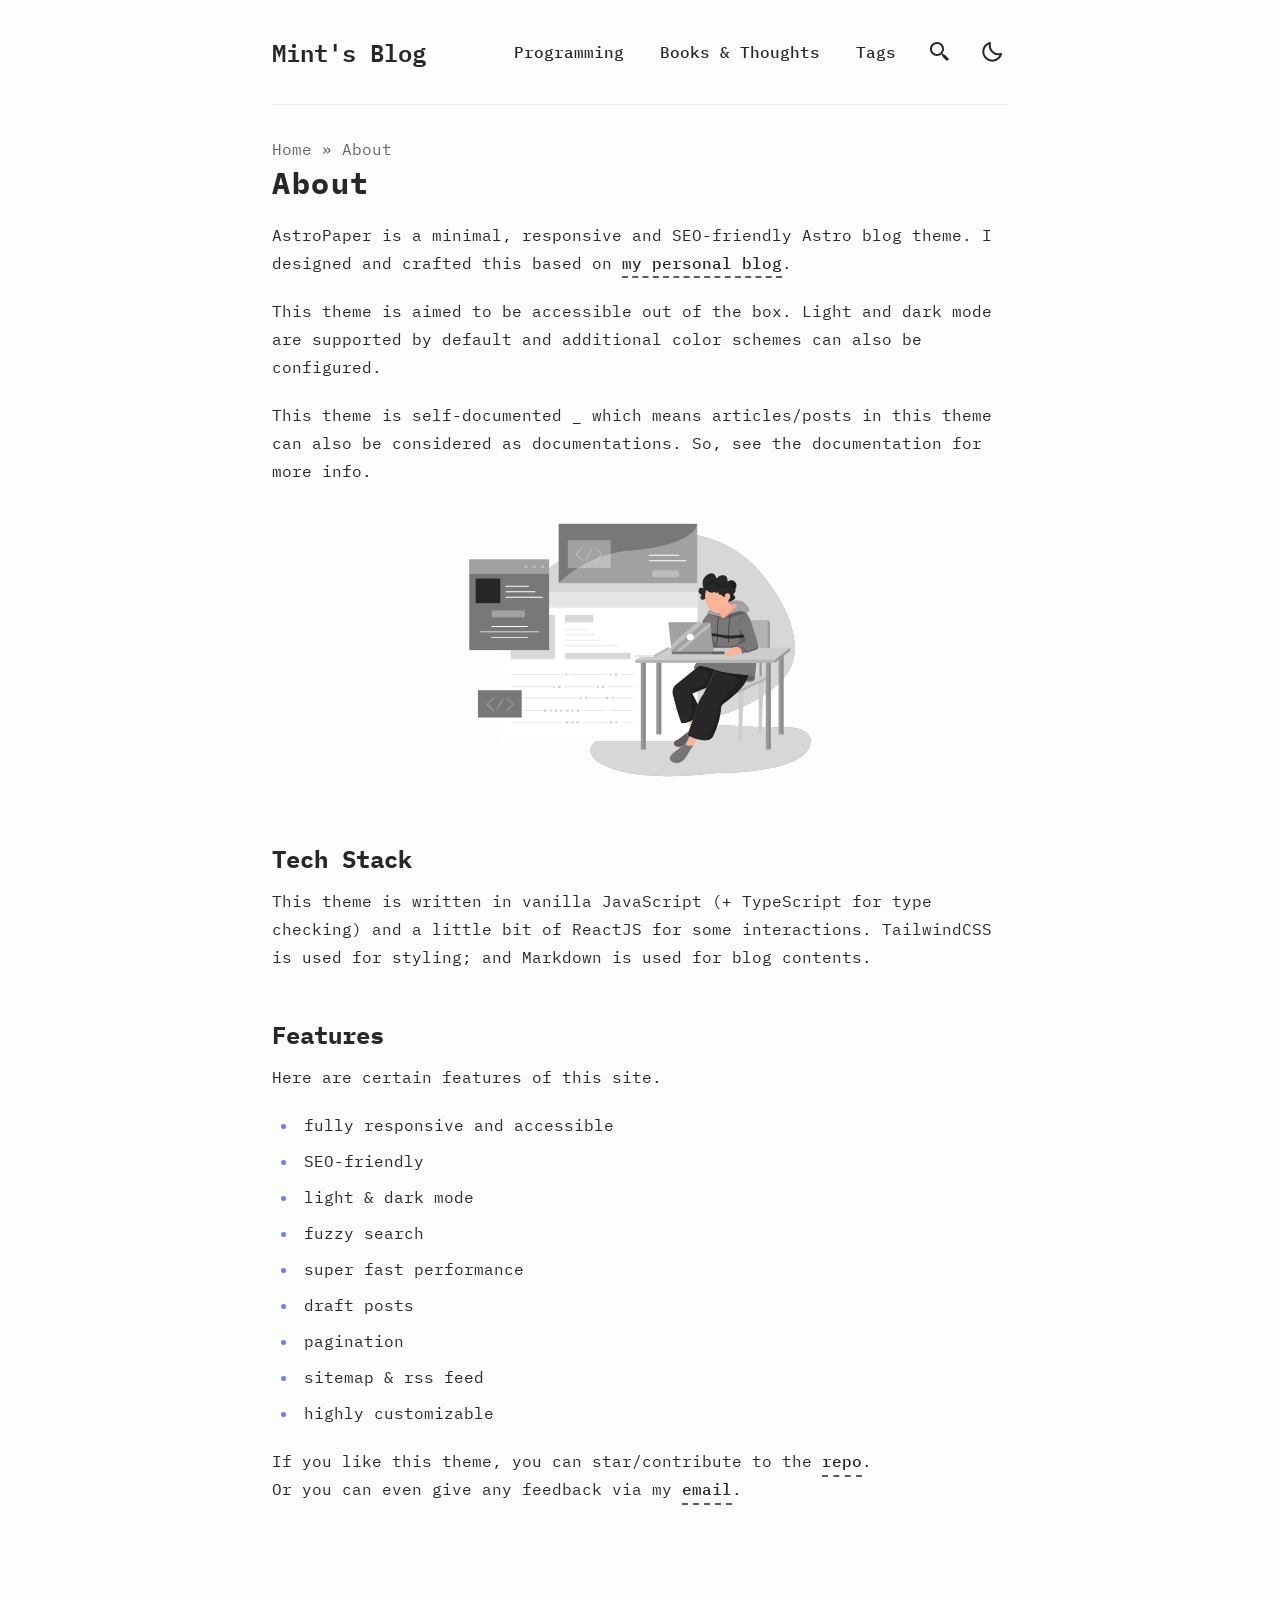
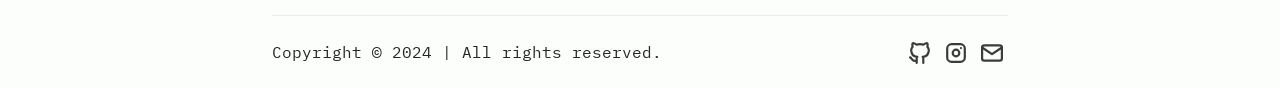
==== about/index.html @ e1dbb466 "deploy: 2d7eb493a28f2ec7057a40b3649dce06c5489eba" ====
<!DOCTYPE html><html lang="en" class="false"> <head><meta charset="UTF-8"><meta name="viewport" content="width=device-width"><link rel="icon" type="image/svg+xml" href="/favicon.svg"><link rel="canonical" href="https://astro-paper.pages.dev/about/"><meta name="generator" content="Astro v4.12.2"><!-- General Meta Tags --><title>About | Mint&#39;s Blog</title><meta name="title" content="About | Mint's Blog"><meta name="description" content="Mint's Hello World"><meta name="author" content="Mint"><link rel="sitemap" href="/sitemap-index.xml"><!-- Open Graph / Facebook --><meta property="og:title" content="About | Mint's Blog"><meta property="og:description" content="Mint's Hello World"><meta property="og:url" content="https://astro-paper.pages.dev/about/"><meta property="og:image" content="https://astro-paper.pages.dev/astropaper-og.jpg"><!-- Article Published/Modified time --><!-- Twitter --><meta property="twitter:card" content="summary_large_image"><meta property="twitter:url" content="https://astro-paper.pages.dev/about/"><meta property="twitter:title" content="About | Mint's Blog"><meta property="twitter:description" content="Mint's Hello World"><meta property="twitter:image" content="https://astro-paper.pages.dev/astropaper-og.jpg"><!-- Google JSON-LD Structured data --><script type="application/ld+json">{"@context":"https://schema.org","@type":"BlogPosting","headline":"About | Mint's Blog","image":"https://astro-paper.pages.dev/astropaper-og.jpg","datePublished":"undefined","author":[{"@type":"Person","name":"Mint","url":"https://satnaing.dev/"}]}</script><!-- Google Font --><link rel="preconnect" href="https://fonts.googleapis.com"><link rel="preconnect" href="https://fonts.gstatic.com" crossorigin><link href="https://fonts.googleapis.com/css2?family=IBM+Plex+Mono:ital,wght@0,400;0,500;0,600;0,700;1,400;1,600&display=swap" rel="stylesheet"><meta name="theme-color" content=""><meta name="astro-view-transitions-enabled" content="true"><meta name="astro-view-transitions-fallback" content="animate"><script src="/toggle-theme.js"></script><style>.breadcrumb:where(.astro-ilhxcym7){margin-left:auto;margin-right:auto;margin-bottom:.25rem;margin-top:2rem;width:100%;max-width:48rem;padding-left:1rem;padding-right:1rem}.breadcrumb:where(.astro-ilhxcym7) ul:where(.astro-ilhxcym7) li:where(.astro-ilhxcym7){display:inline}.breadcrumb:where(.astro-ilhxcym7) ul:where(.astro-ilhxcym7) li:where(.astro-ilhxcym7) a:where(.astro-ilhxcym7){text-transform:capitalize;opacity:.7}.breadcrumb:where(.astro-ilhxcym7) ul:where(.astro-ilhxcym7) li:where(.astro-ilhxcym7) span:where(.astro-ilhxcym7){opacity:.7}.breadcrumb:where(.astro-ilhxcym7) ul:where(.astro-ilhxcym7) li:where(.astro-ilhxcym7):not(:last-child) a:where(.astro-ilhxcym7):hover{opacity:1}
</style>
<link rel="stylesheet" href="/_astro/about.DRZMxwxV.css"><script type="module" src="/_astro/hoisted.lSUI3qGY.js"></script></head> <body>  <header class="astro-3ef6ksr2"> <a id="skip-to-content" href="#main-content" class="astro-3ef6ksr2">Skip to content</a> <div class="nav-container astro-3ef6ksr2"> <div class="top-nav-wrap astro-3ef6ksr2"> <a href="/" class="logo whitespace-nowrap astro-3ef6ksr2"> Mint&#39;s Blog </a> <nav id="nav-menu" class="astro-3ef6ksr2"> <button class="hamburger-menu focus-outline astro-3ef6ksr2" aria-label="Open Menu" aria-expanded="false" aria-controls="menu-items"> <svg xmlns="http://www.w3.org/2000/svg" width="24" height="24" viewBox="0 0 24 24" fill="none" stroke="currentColor" stroke-width="1.5" stroke-linecap="round" stroke-linejoin="round" class="menu-icon astro-3ef6ksr2"> <line x1="7" y1="12" x2="21" y2="12" class="line astro-3ef6ksr2"></line> <line x1="3" y1="6" x2="21" y2="6" class="line astro-3ef6ksr2"></line> <line x1="12" y1="18" x2="21" y2="18" class="line astro-3ef6ksr2"></line> <line x1="18" y1="6" x2="6" y2="18" class="close astro-3ef6ksr2"></line> <line x1="6" y1="6" x2="18" y2="18" class="close astro-3ef6ksr2"></line> </svg> </button> <ul id="menu-items" class="display-none sm:flex astro-3ef6ksr2"> <li class="astro-3ef6ksr2"> <a href="/programming/" class=" astro-3ef6ksr2">
Programming
</a> </li> <li class="astro-3ef6ksr2"> <a href="/thoughts/" class=" astro-3ef6ksr2">
Books & Thoughts
</a> </li> <li class="astro-3ef6ksr2"> <a href="/tags/" class=" astro-3ef6ksr2">
Tags
</a> </li> <li class="astro-3ef6ksr2"> <a href="/search/" class="group inline-block hover:text-skin-accent focus-outline p-3 sm:p-1  flex astro-3ef6ksr2" aria-label="search" title="Search"> <svg xmlns="http://www.w3.org/2000/svg" class="scale-125 sm:scale-100 astro-3ef6ksr2"><path d="M19.023 16.977a35.13 35.13 0 0 1-1.367-1.384c-.372-.378-.596-.653-.596-.653l-2.8-1.337A6.962 6.962 0 0 0 16 9c0-3.859-3.14-7-7-7S2 5.141 2 9s3.14 7 7 7c1.763 0 3.37-.66 4.603-1.739l1.337 2.8s.275.224.653.596c.387.363.896.854 1.384 1.367l1.358 1.392.604.646 2.121-2.121-.646-.604c-.379-.372-.885-.866-1.391-1.36zM9 14c-2.757 0-5-2.243-5-5s2.243-5 5-5 5 2.243 5 5-2.243 5-5 5z" class="astro-3ef6ksr2"></path> </svg> <span class="sr-only astro-3ef6ksr2">Search</span> </a> </li> <li class="astro-3ef6ksr2"> <button id="theme-btn" class="focus-outline astro-3ef6ksr2" title="Toggles light & dark" aria-label="auto" aria-live="polite"> <svg xmlns="http://www.w3.org/2000/svg" id="moon-svg" class="astro-3ef6ksr2"> <path d="M20.742 13.045a8.088 8.088 0 0 1-2.077.271c-2.135 0-4.14-.83-5.646-2.336a8.025 8.025 0 0 1-2.064-7.723A1 1 0 0 0 9.73 2.034a10.014 10.014 0 0 0-4.489 2.582c-3.898 3.898-3.898 10.243 0 14.143a9.937 9.937 0 0 0 7.072 2.93 9.93 9.93 0 0 0 7.07-2.929 10.007 10.007 0 0 0 2.583-4.491 1.001 1.001 0 0 0-1.224-1.224zm-2.772 4.301a7.947 7.947 0 0 1-5.656 2.343 7.953 7.953 0 0 1-5.658-2.344c-3.118-3.119-3.118-8.195 0-11.314a7.923 7.923 0 0 1 2.06-1.483 10.027 10.027 0 0 0 2.89 7.848 9.972 9.972 0 0 0 7.848 2.891 8.036 8.036 0 0 1-1.484 2.059z" class="astro-3ef6ksr2"></path> </svg> <svg xmlns="http://www.w3.org/2000/svg" id="sun-svg" class="astro-3ef6ksr2"> <path d="M6.993 12c0 2.761 2.246 5.007 5.007 5.007s5.007-2.246 5.007-5.007S14.761 6.993 12 6.993 6.993 9.239 6.993 12zM12 8.993c1.658 0 3.007 1.349 3.007 3.007S13.658 15.007 12 15.007 8.993 13.658 8.993 12 10.342 8.993 12 8.993zM10.998 19h2v3h-2zm0-17h2v3h-2zm-9 9h3v2h-3zm17 0h3v2h-3zM4.219 18.363l2.12-2.122 1.415 1.414-2.12 2.122zM16.24 6.344l2.122-2.122 1.414 1.414-2.122 2.122zM6.342 7.759 4.22 5.637l1.415-1.414 2.12 2.122zm13.434 10.605-1.414 1.414-2.122-2.122 1.414-1.414z" class="astro-3ef6ksr2"></path> </svg> </button> </li> </ul> </nav> </div> </div> <div class="max-w-3xl mx-auto px-4"> <hr class="border-skin-line" aria-hidden="true"> </div> </header>   <nav class="breadcrumb astro-ilhxcym7" aria-label="breadcrumb"> <ul class="astro-ilhxcym7"> <li class="astro-ilhxcym7"> <a href="/" class="astro-ilhxcym7">Home</a> <span aria-hidden="true" class="astro-ilhxcym7">&raquo;</span> </li> <li class="astro-ilhxcym7"> <span class="capitalize astro-ilhxcym7" aria-current="page">  about </span> </li> </ul> </nav>  <main id="main-content"> <section id="about" class="prose mb-28 max-w-3xl prose-img:border-0"> <h1 class="text-2xl tracking-wider sm:text-3xl">About</h1> <p>AstroPaper is a minimal, responsive and SEO-friendly Astro blog theme. I designed and crafted this based on <a href="https://satnaing.dev/blog">my personal blog</a>.</p>
<p>This theme is aimed to be accessible out of the box. Light and dark mode are supported by
default and additional color schemes can also be configured.</p>
<p>This theme is self-documented _ which means articles/posts in this theme can also be considered as documentations. So, see the documentation for more info.</p>
<div>
  <img src="/assets/dev.svg" class="sm:w-1/2 mx-auto" alt="coding dev illustration">
</div>
<h2 id="tech-stack">Tech Stack</h2>
<p>This theme is written in vanilla JavaScript (+ TypeScript for type checking) and a little bit of ReactJS for some interactions. TailwindCSS is used for styling; and Markdown is used for blog contents.</p>
<h2 id="features">Features</h2>
<p>Here are certain features of this site.</p>
<ul>
<li>fully responsive and accessible</li>
<li>SEO-friendly</li>
<li>light &#x26; dark mode</li>
<li>fuzzy search</li>
<li>super fast performance</li>
<li>draft posts</li>
<li>pagination</li>
<li>sitemap &#x26; rss feed</li>
<li>highly customizable</li>
</ul>
<p>If you like this theme, you can star/contribute to the <a href="https://github.com/satnaing/astro-paper">repo</a>.<br>
Or you can even give any feedback via my <a href="mailto:contact@satnaing.dev">email</a>.</p> </section> </main> <footer class="mt-auto astro-sz7xmlte"> <div class="max-w-3xl mx-auto px-0"> <hr class="border-skin-line" aria-hidden="true"> </div> <div class="footer-wrapper astro-sz7xmlte"> <div class="social-icons flex astro-upu6fzxr"> <a href="https://github.com/undefinedmint" class="group inline-block hover:text-skin-accent link-button astro-upu6fzxr" title="Me on Github"> <svg
    xmlns="http://www.w3.org/2000/svg"
    class="icon-tabler"
    stroke-linecap="round"
    stroke-linejoin="round"
  >
    <path stroke="none" d="M0 0h24v24H0z" fill="none"></path>
    <path
      d="M9 19c-4.3 1.4 -4.3 -2.5 -6 -3m12 5v-3.5c0 -1 .1 -1.4 -.5 -2c2.8 -.3 5.5 -1.4 5.5 -6a4.6 4.6 0 0 0 -1.3 -3.2a4.2 4.2 0 0 0 -.1 -3.2s-1.1 -.3 -3.5 1.3a12.3 12.3 0 0 0 -6.2 0c-2.4 -1.6 -3.5 -1.3 -3.5 -1.3a4.2 4.2 0 0 0 -.1 3.2a4.6 4.6 0 0 0 -1.3 3.2c0 4.6 2.7 5.7 5.5 6c-.6 .6 -.6 1.2 -.5 2v3.5"
    ></path>
  </svg> <span class="sr-only astro-upu6fzxr">Me on Github</span> </a><a href="https://instagram.com/i__am__mint/" class="group inline-block hover:text-skin-accent link-button astro-upu6fzxr" title="Me on Instagram"> <svg
    xmlns="http://www.w3.org/2000/svg"
    class="icon-tabler"
    stroke-linecap="round"
    stroke-linejoin="round"
  >
    <path stroke="none" d="M0 0h24v24H0z" fill="none"></path>
    <rect x="4" y="4" width="16" height="16" rx="4"></rect>
    <circle cx="12" cy="12" r="3"></circle>
    <line x1="16.5" y1="7.5" x2="16.5" y2="7.501"></line>
  </svg> <span class="sr-only astro-upu6fzxr">Me on Instagram</span> </a><a href="mailto:undefinedmint@proton.me" class="group inline-block hover:text-skin-accent link-button astro-upu6fzxr" title="Send an email to Mint's Blog"> <svg
      xmlns="http://www.w3.org/2000/svg"
      class="icon-tabler"
      stroke-linecap="round"
      stroke-linejoin="round"
    >
      <path stroke="none" d="M0 0h24v24H0z" fill="none"></path>
      <rect x="3" y="5" width="18" height="14" rx="2"></rect>
      <polyline points="3 7 12 13 21 7"></polyline>
    </svg> <span class="sr-only astro-upu6fzxr">Send an email to Mint&#39;s Blog</span> </a> </div>  <div class="copyright-wrapper astro-sz7xmlte"> <span class="astro-sz7xmlte">Copyright &#169; 2024</span> <span class="separator astro-sz7xmlte">&nbsp;|&nbsp;</span> <span class="astro-sz7xmlte">All rights reserved.</span> </div> </div> </footer>   </body></html>
---- _astro/about.DRZMxwxV.css ----
*,:before,:after{box-sizing:border-box;border-width:0;border-style:solid;border-color:#e5e7eb}:before,:after{--tw-content: ""}html,:host{line-height:1.5;-webkit-text-size-adjust:100%;-moz-tab-size:4;-o-tab-size:4;tab-size:4;font-family:ui-sans-serif,system-ui,sans-serif,"Apple Color Emoji","Segoe UI Emoji",Segoe UI Symbol,"Noto Color Emoji";font-feature-settings:normal;font-variation-settings:normal;-webkit-tap-highlight-color:transparent}body{margin:0;line-height:inherit}hr{height:0;color:inherit;border-top-width:1px}abbr:where([title]){-webkit-text-decoration:underline dotted;text-decoration:underline dotted}h1,h2,h3,h4,h5,h6{font-size:inherit;font-weight:inherit}a{color:inherit;text-decoration:inherit}b,strong{font-weight:bolder}code,kbd,samp,pre{font-family:IBM Plex Mono,monospace;font-feature-settings:normal;font-variation-settings:normal;font-size:1em}small{font-size:80%}sub,sup{font-size:75%;line-height:0;position:relative;vertical-align:baseline}sub{bottom:-.25em}sup{top:-.5em}table{text-indent:0;border-color:inherit;border-collapse:collapse}button,input,optgroup,select,textarea{font-family:inherit;font-feature-settings:inherit;font-variation-settings:inherit;font-size:100%;font-weight:inherit;line-height:inherit;letter-spacing:inherit;color:inherit;margin:0;padding:0}button,select{text-transform:none}button,input:where([type=button]),input:where([type=reset]),input:where([type=submit]){-webkit-appearance:button;background-color:transparent;background-image:none}:-moz-focusring{outline:auto}:-moz-ui-invalid{box-shadow:none}progress{vertical-align:baseline}::-webkit-inner-spin-button,::-webkit-outer-spin-button{height:auto}[type=search]{-webkit-appearance:textfield;outline-offset:-2px}::-webkit-search-decoration{-webkit-appearance:none}::-webkit-file-upload-button{-webkit-appearance:button;font:inherit}summary{display:list-item}blockquote,dl,dd,h1,h2,h3,h4,h5,h6,hr,figure,p,pre{margin:0}fieldset{margin:0;padding:0}legend{padding:0}ol,ul,menu{list-style:none;margin:0;padding:0}dialog{padding:0}textarea{resize:vertical}input::-moz-placeholder,textarea::-moz-placeholder{opacity:1;color:#9ca3af}input::placeholder,textarea::placeholder{opacity:1;color:#9ca3af}button,[role=button]{cursor:pointer}:disabled{cursor:default}img,svg,video,canvas,audio,iframe,embed,object{display:block;vertical-align:middle}img,video{max-width:100%;height:auto}[hidden]{display:none}:root,html[data-theme=light]{--color-fill: 251, 254, 251;--color-text-base: 40, 39, 40;--color-accent: 110, 127, 235;--color-card: 230, 230, 230;--color-card-muted: 205, 205, 205;--color-border: 236, 233, 233}html[data-theme=dark]{--color-fill: 33, 39, 55;--color-text-base: 234, 237, 243;--color-accent: 116, 116, 232;--color-card: 52, 63, 96;--color-card-muted: 138, 51, 2;--color-border: 116, 116, 232}#sun-svg,html[data-theme=dark] #moon-svg{display:none}#moon-svg,html[data-theme=dark] #sun-svg{display:block}body{display:flex;min-height:100svh;flex-direction:column;--tw-bg-opacity: 1;background-color:rgba(var(--color-fill),var(--tw-bg-opacity));font-family:IBM Plex Mono,monospace;--tw-text-opacity: 1;color:rgba(var(--color-text-base),var(--tw-text-opacity))}body *::-moz-selection{background-color:rgba(var(--color-accent),var(--tw-bg-opacity));--tw-bg-opacity: .7;--tw-text-opacity: 1;color:rgba(var(--color-fill),var(--tw-text-opacity))}body *::selection{background-color:rgba(var(--color-accent),var(--tw-bg-opacity));--tw-bg-opacity: .7;--tw-text-opacity: 1;color:rgba(var(--color-fill),var(--tw-text-opacity))}body::-moz-selection{background-color:rgba(var(--color-accent),var(--tw-bg-opacity));--tw-bg-opacity: .7;--tw-text-opacity: 1;color:rgba(var(--color-fill),var(--tw-text-opacity))}body::selection{background-color:rgba(var(--color-accent),var(--tw-bg-opacity));--tw-bg-opacity: .7;--tw-text-opacity: 1;color:rgba(var(--color-fill),var(--tw-text-opacity))}section,footer{margin-left:auto;margin-right:auto;max-width:48rem;padding-left:1rem;padding-right:1rem}a{outline-width:2px;outline-offset:1px;outline-color:rgb(var(--color-accent))}a:focus-visible{text-decoration-line:none;outline-style:dashed}svg{display:inline-block;height:1.5rem;width:1.5rem;fill:rgb(var(--color-text-base))}.group:hover svg{fill:rgb(var(--color-accent))}svg.icon-tabler{display:inline-block;height:1.5rem;width:1.5rem;--tw-scale-x: 1.25;--tw-scale-y: 1.25;transform:translate(var(--tw-translate-x),var(--tw-translate-y)) rotate(var(--tw-rotate)) skew(var(--tw-skew-x)) skewY(var(--tw-skew-y)) scaleX(var(--tw-scale-x)) scaleY(var(--tw-scale-y));fill:transparent;stroke:currentColor;stroke-width:2;opacity:.9}.group:hover svg.icon-tabler{fill:transparent}@media (min-width: 640px){svg.icon-tabler{--tw-scale-x: 1.1;--tw-scale-y: 1.1;transform:translate(var(--tw-translate-x),var(--tw-translate-y)) rotate(var(--tw-rotate)) skew(var(--tw-skew-x)) skewY(var(--tw-skew-y)) scaleX(var(--tw-scale-x)) scaleY(var(--tw-scale-y))}}.prose :is(:where(h1,h2,h3,h4,h5,h6,th):not(:where([class~=not-prose],[class~=not-prose] *))){margin-bottom:.75rem!important;--tw-text-opacity: 1 !important;color:rgba(var(--color-text-base),var(--tw-text-opacity))!important}.prose :is(:where(h3):not(:where([class~=not-prose],[class~=not-prose] *))){font-style:italic}.prose :is(:where(p):not(:where([class~=not-prose],[class~=not-prose] *))){--tw-text-opacity: 1 !important;color:rgba(var(--color-text-base),var(--tw-text-opacity))!important}.prose :is(:where(a):not(:where([class~=not-prose],[class~=not-prose] *))){--tw-text-opacity: 1 !important;color:rgba(var(--color-text-base),var(--tw-text-opacity))!important;text-decoration-style:dashed!important;text-underline-offset:8px}.prose :is(:where(a):not(:where([class~=not-prose],[class~=not-prose] *))):hover{--tw-text-opacity: 1;color:rgba(var(--color-accent),var(--tw-text-opacity))}.prose :is(:where(blockquote):not(:where([class~=not-prose],[class~=not-prose] *))){border-left-color:rgba(var(--color-accent),var(--tw-border-opacity))!important;--tw-border-opacity: .5;opacity:.8}.prose :is(:where(figcaption):not(:where([class~=not-prose],[class~=not-prose] *))){--tw-text-opacity: 1 !important;color:rgba(var(--color-text-base),var(--tw-text-opacity))!important;opacity:.7}.prose :is(:where(strong):not(:where([class~=not-prose],[class~=not-prose] *))){--tw-text-opacity: 1 !important;color:rgba(var(--color-text-base),var(--tw-text-opacity))!important}.prose :is(:where(code):not(:where([class~=not-prose],[class~=not-prose] *))){border-radius:.25rem;background-color:rgba(var(--color-card),var(--tw-bg-opacity));--tw-bg-opacity: .75;padding:.25rem}.prose :is(:where(code):not(:where([class~=not-prose],[class~=not-prose] *))):before{--tw-content: none !important;content:var(--tw-content)!important}.prose :is(:where(code):not(:where([class~=not-prose],[class~=not-prose] *))):after{--tw-content: none !important;content:var(--tw-content)!important}.prose :is(:where(ol):not(:where([class~=not-prose],[class~=not-prose] *))){--tw-text-opacity: 1 !important;color:rgba(var(--color-text-base),var(--tw-text-opacity))!important}.prose :is(:where(ul):not(:where([class~=not-prose],[class~=not-prose] *))){overflow-x:clip;--tw-text-opacity: 1 !important;color:rgba(var(--color-text-base),var(--tw-text-opacity))!important}.prose * :is(:where(li):not(:where([class~=not-prose],[class~=not-prose] *)))::marker{color:rgba(var(--color-accent),var(--tw-text-opacity))!important}.prose :is(:where(li):not(:where([class~=not-prose],[class~=not-prose] *)))::marker{color:rgba(var(--color-accent),var(--tw-text-opacity))!important}.prose :is(:where(table):not(:where([class~=not-prose],[class~=not-prose] *))){--tw-text-opacity: 1;color:rgba(var(--color-text-base),var(--tw-text-opacity))}.prose :is(:where(th):not(:where([class~=not-prose],[class~=not-prose] *))){border-width:1px;--tw-border-opacity: 1;border-color:rgba(var(--color-border),var(--tw-border-opacity))}.prose :is(:where(td):not(:where([class~=not-prose],[class~=not-prose] *))){border-width:1px;--tw-border-opacity: 1;border-color:rgba(var(--color-border),var(--tw-border-opacity))}.prose :is(:where(img):not(:where([class~=not-prose],[class~=not-prose] *))){margin-top:.5rem!important;margin-bottom:.5rem!important;margin-left:auto;margin-right:auto;border-width:2px;--tw-border-opacity: 1;border-color:rgba(var(--color-border),var(--tw-border-opacity))}.prose :is(:where(hr):not(:where([class~=not-prose],[class~=not-prose] *))){--tw-border-opacity: 1 !important;border-color:rgba(var(--color-border),var(--tw-border-opacity))!important}.prose a{overflow-wrap:break-word}.prose a:hover{--tw-text-opacity: 1 !important;color:rgba(var(--color-accent),var(--tw-text-opacity))!important}.prose thead th:first-child,tbody td:first-child,tfoot td:first-child{padding-left:.5714286em}.prose h2#table-of-contents{margin-bottom:.5rem}.prose details{display:inline-block;cursor:pointer;-webkit-user-select:none;-moz-user-select:none;user-select:none;--tw-text-opacity: 1;color:rgba(var(--color-text-base),var(--tw-text-opacity))}.prose summary{outline-width:2px;outline-offset:1px;outline-color:rgb(var(--color-accent))}.prose summary:focus-visible{text-decoration-line:none;outline-style:dashed}.prose h2#table-of-contents+p{display:none}.type-title{margin-top:20px;font-weight:700;font-size:20px}html{overflow-y:scroll}::-webkit-scrollbar{width:.75rem}::-webkit-scrollbar-track{--tw-bg-opacity: 1;background-color:rgba(var(--color-fill),var(--tw-bg-opacity))}::-webkit-scrollbar-thumb{--tw-bg-opacity: 1;background-color:rgba(var(--color-card),var(--tw-bg-opacity))}::-webkit-scrollbar-thumb:hover{--tw-bg-opacity: 1;background-color:rgba(var(--color-card-muted),var(--tw-bg-opacity))}pre:has(code){border-width:1px;--tw-border-opacity: 1;border-color:rgba(var(--color-border),var(--tw-border-opacity))}code,blockquote{word-wrap:break-word}pre>code{white-space:pre}html[data-theme=dark] pre:has(code),html[data-theme=dark] pre:has(code) span{color:var(--shiki-dark)!important;background-color:var(--shiki-dark-bg)!important;font-style:var(--shiki-dark-font-style)!important;font-weight:var(--shiki-dark-font-weight)!important;-webkit-text-decoration:var(--shiki-dark-text-decoration)!important;text-decoration:var(--shiki-dark-text-decoration)!important}*,:before,:after{--tw-border-spacing-x: 0;--tw-border-spacing-y: 0;--tw-translate-x: 0;--tw-translate-y: 0;--tw-rotate: 0;--tw-skew-x: 0;--tw-skew-y: 0;--tw-scale-x: 1;--tw-scale-y: 1;--tw-pan-x: ;--tw-pan-y: ;--tw-pinch-zoom: ;--tw-scroll-snap-strictness: proximity;--tw-gradient-from-position: ;--tw-gradient-via-position: ;--tw-gradient-to-position: ;--tw-ordinal: ;--tw-slashed-zero: ;--tw-numeric-figure: ;--tw-numeric-spacing: ;--tw-numeric-fraction: ;--tw-ring-inset: ;--tw-ring-offset-width: 0px;--tw-ring-offset-color: #fff;--tw-ring-color: rgb(59 130 246 / .5);--tw-ring-offset-shadow: 0 0 #0000;--tw-ring-shadow: 0 0 #0000;--tw-shadow: 0 0 #0000;--tw-shadow-colored: 0 0 #0000;--tw-blur: ;--tw-brightness: ;--tw-contrast: ;--tw-grayscale: ;--tw-hue-rotate: ;--tw-invert: ;--tw-saturate: ;--tw-sepia: ;--tw-drop-shadow: ;--tw-backdrop-blur: ;--tw-backdrop-brightness: ;--tw-backdrop-contrast: ;--tw-backdrop-grayscale: ;--tw-backdrop-hue-rotate: ;--tw-backdrop-invert: ;--tw-backdrop-opacity: ;--tw-backdrop-saturate: ;--tw-backdrop-sepia: ;--tw-contain-size: ;--tw-contain-layout: ;--tw-contain-paint: ;--tw-contain-style: }::backdrop{--tw-border-spacing-x: 0;--tw-border-spacing-y: 0;--tw-translate-x: 0;--tw-translate-y: 0;--tw-rotate: 0;--tw-skew-x: 0;--tw-skew-y: 0;--tw-scale-x: 1;--tw-scale-y: 1;--tw-pan-x: ;--tw-pan-y: ;--tw-pinch-zoom: ;--tw-scroll-snap-strictness: proximity;--tw-gradient-from-position: ;--tw-gradient-via-position: ;--tw-gradient-to-position: ;--tw-ordinal: ;--tw-slashed-zero: ;--tw-numeric-figure: ;--tw-numeric-spacing: ;--tw-numeric-fraction: ;--tw-ring-inset: ;--tw-ring-offset-width: 0px;--tw-ring-offset-color: #fff;--tw-ring-color: rgb(59 130 246 / .5);--tw-ring-offset-shadow: 0 0 #0000;--tw-ring-shadow: 0 0 #0000;--tw-shadow: 0 0 #0000;--tw-shadow-colored: 0 0 #0000;--tw-blur: ;--tw-brightness: ;--tw-contrast: ;--tw-grayscale: ;--tw-hue-rotate: ;--tw-invert: ;--tw-saturate: ;--tw-sepia: ;--tw-drop-shadow: ;--tw-backdrop-blur: ;--tw-backdrop-brightness: ;--tw-backdrop-contrast: ;--tw-backdrop-grayscale: ;--tw-backdrop-hue-rotate: ;--tw-backdrop-invert: ;--tw-backdrop-opacity: ;--tw-backdrop-saturate: ;--tw-backdrop-sepia: ;--tw-contain-size: ;--tw-contain-layout: ;--tw-contain-paint: ;--tw-contain-style: }.container{width:100%}@media (min-width: 640px){.container{max-width:640px}}.prose{color:var(--tw-prose-body);max-width:65ch}.prose :where(p):not(:where([class~=not-prose],[class~=not-prose] *)){margin-top:1.25em;margin-bottom:1.25em}.prose :where([class~=lead]):not(:where([class~=not-prose],[class~=not-prose] *)){color:var(--tw-prose-lead);font-size:1.25em;line-height:1.6;margin-top:1.2em;margin-bottom:1.2em}.prose :where(a):not(:where([class~=not-prose],[class~=not-prose] *)){color:var(--tw-prose-links);text-decoration:underline;font-weight:500}.prose :where(strong):not(:where([class~=not-prose],[class~=not-prose] *)){color:var(--tw-prose-bold);font-weight:600}.prose :where(a strong):not(:where([class~=not-prose],[class~=not-prose] *)){color:inherit}.prose :where(blockquote strong):not(:where([class~=not-prose],[class~=not-prose] *)){color:inherit}.prose :where(thead th strong):not(:where([class~=not-prose],[class~=not-prose] *)){color:inherit}.prose :where(ol):not(:where([class~=not-prose],[class~=not-prose] *)){list-style-type:decimal;margin-top:1.25em;margin-bottom:1.25em;padding-inline-start:1.625em}.prose :where(ol[type=A]):not(:where([class~=not-prose],[class~=not-prose] *)){list-style-type:upper-alpha}.prose :where(ol[type=a]):not(:where([class~=not-prose],[class~=not-prose] *)){list-style-type:lower-alpha}.prose :where(ol[type=A s]):not(:where([class~=not-prose],[class~=not-prose] *)){list-style-type:upper-alpha}.prose :where(ol[type=a s]):not(:where([class~=not-prose],[class~=not-prose] *)){list-style-type:lower-alpha}.prose :where(ol[type=I]):not(:where([class~=not-prose],[class~=not-prose] *)){list-style-type:upper-roman}.prose :where(ol[type=i]):not(:where([class~=not-prose],[class~=not-prose] *)){list-style-type:lower-roman}.prose :where(ol[type=I s]):not(:where([class~=not-prose],[class~=not-prose] *)){list-style-type:upper-roman}.prose :where(ol[type=i s]):not(:where([class~=not-prose],[class~=not-prose] *)){list-style-type:lower-roman}.prose :where(ol[type="1"]):not(:where([class~=not-prose],[class~=not-prose] *)){list-style-type:decimal}.prose :where(ul):not(:where([class~=not-prose],[class~=not-prose] *)){list-style-type:disc;margin-top:1.25em;margin-bottom:1.25em;padding-inline-start:1.625em}.prose :where(ol>li):not(:where([class~=not-prose],[class~=not-prose] *))::marker{font-weight:400;color:var(--tw-prose-counters)}.prose :where(ul>li):not(:where([class~=not-prose],[class~=not-prose] *))::marker{color:var(--tw-prose-bullets)}.prose :where(dt):not(:where([class~=not-prose],[class~=not-prose] *)){color:var(--tw-prose-headings);font-weight:600;margin-top:1.25em}.prose :where(hr):not(:where([class~=not-prose],[class~=not-prose] *)){border-color:var(--tw-prose-hr);border-top-width:1px;margin-top:3em;margin-bottom:3em}.prose :where(blockquote):not(:where([class~=not-prose],[class~=not-prose] *)){font-weight:500;font-style:italic;color:var(--tw-prose-quotes);border-inline-start-width:.25rem;border-inline-start-color:var(--tw-prose-quote-borders);quotes:"“""”""‘""’";margin-top:1.6em;margin-bottom:1.6em;padding-inline-start:1em}.prose :where(blockquote p:first-of-type):not(:where([class~=not-prose],[class~=not-prose] *)):before{content:open-quote}.prose :where(blockquote p:last-of-type):not(:where([class~=not-prose],[class~=not-prose] *)):after{content:close-quote}.prose :where(h1):not(:where([class~=not-prose],[class~=not-prose] *)){color:var(--tw-prose-headings);font-weight:800;font-size:2.25em;margin-top:0;margin-bottom:.8888889em;line-height:1.1111111}.prose :where(h1 strong):not(:where([class~=not-prose],[class~=not-prose] *)){font-weight:900;color:inherit}.prose :where(h2):not(:where([class~=not-prose],[class~=not-prose] *)){color:var(--tw-prose-headings);font-weight:700;font-size:1.5em;margin-top:2em;margin-bottom:1em;line-height:1.3333333}.prose :where(h2 strong):not(:where([class~=not-prose],[class~=not-prose] *)){font-weight:800;color:inherit}.prose :where(h3):not(:where([class~=not-prose],[class~=not-prose] *)){color:var(--tw-prose-headings);font-weight:600;font-size:1.25em;margin-top:1.6em;margin-bottom:.6em;line-height:1.6}.prose :where(h3 strong):not(:where([class~=not-prose],[class~=not-prose] *)){font-weight:700;color:inherit}.prose :where(h4):not(:where([class~=not-prose],[class~=not-prose] *)){color:var(--tw-prose-headings);font-weight:600;margin-top:1.5em;margin-bottom:.5em;line-height:1.5}.prose :where(h4 strong):not(:where([class~=not-prose],[class~=not-prose] *)){font-weight:700;color:inherit}.prose :where(img):not(:where([class~=not-prose],[class~=not-prose] *)){margin-top:2em;margin-bottom:2em}.prose :where(picture):not(:where([class~=not-prose],[class~=not-prose] *)){display:block;margin-top:2em;margin-bottom:2em}.prose :where(video):not(:where([class~=not-prose],[class~=not-prose] *)){margin-top:2em;margin-bottom:2em}.prose :where(kbd):not(:where([class~=not-prose],[class~=not-prose] *)){font-weight:500;font-family:inherit;color:var(--tw-prose-kbd);box-shadow:0 0 0 1px rgb(var(--tw-prose-kbd-shadows) / 10%),0 3px rgb(var(--tw-prose-kbd-shadows) / 10%);font-size:.875em;border-radius:.3125rem;padding-top:.1875em;padding-inline-end:.375em;padding-bottom:.1875em;padding-inline-start:.375em}.prose :where(code):not(:where([class~=not-prose],[class~=not-prose] *)){font-weight:600;font-size:.875em}.prose :where(code):not(:where([class~=not-prose],[class~=not-prose] *)):before{content:"`"}.prose :where(code):not(:where([class~=not-prose],[class~=not-prose] *)):after{content:"`"}.prose :where(a code):not(:where([class~=not-prose],[class~=not-prose] *)){color:inherit}.prose :where(h1 code):not(:where([class~=not-prose],[class~=not-prose] *)){color:inherit}.prose :where(h2 code):not(:where([class~=not-prose],[class~=not-prose] *)){color:inherit;font-size:.875em}.prose :where(h3 code):not(:where([class~=not-prose],[class~=not-prose] *)){color:inherit;font-size:.9em}.prose :where(h4 code):not(:where([class~=not-prose],[class~=not-prose] *)){color:inherit}.prose :where(blockquote code):not(:where([class~=not-prose],[class~=not-prose] *)){color:inherit}.prose :where(thead th code):not(:where([class~=not-prose],[class~=not-prose] *)){color:inherit}.prose :where(pre):not(:where([class~=not-prose],[class~=not-prose] *)){background-color:var(--tw-prose-pre-bg);overflow-x:auto;font-weight:400;font-size:.875em;line-height:1.7142857;margin-top:1.7142857em;margin-bottom:1.7142857em;border-radius:.375rem;padding-top:.8571429em;padding-inline-end:1.1428571em;padding-bottom:.8571429em;padding-inline-start:1.1428571em}.prose :where(pre code):not(:where([class~=not-prose],[class~=not-prose] *)){background-color:transparent;border-width:0;border-radius:0;padding:0;font-weight:inherit;color:inherit;font-size:inherit;font-family:inherit;line-height:inherit}.prose :where(pre code):not(:where([class~=not-prose],[class~=not-prose] *)):before{content:none}.prose :where(pre code):not(:where([class~=not-prose],[class~=not-prose] *)):after{content:none}.prose :where(table):not(:where([class~=not-prose],[class~=not-prose] *)){width:100%;table-layout:auto;text-align:start;margin-top:2em;margin-bottom:2em;font-size:.875em;line-height:1.7142857}.prose :where(thead):not(:where([class~=not-prose],[class~=not-prose] *)){border-bottom-width:1px;border-bottom-color:var(--tw-prose-th-borders)}.prose :where(thead th):not(:where([class~=not-prose],[class~=not-prose] *)){color:var(--tw-prose-headings);font-weight:600;vertical-align:bottom;padding-inline-end:.5714286em;padding-bottom:.5714286em;padding-inline-start:.5714286em}.prose :where(tbody tr):not(:where([class~=not-prose],[class~=not-prose] *)){border-bottom-width:1px;border-bottom-color:var(--tw-prose-td-borders)}.prose :where(tbody tr:last-child):not(:where([class~=not-prose],[class~=not-prose] *)){border-bottom-width:0}.prose :where(tbody td):not(:where([class~=not-prose],[class~=not-prose] *)){vertical-align:baseline}.prose :where(tfoot):not(:where([class~=not-prose],[class~=not-prose] *)){border-top-width:1px;border-top-color:var(--tw-prose-th-borders)}.prose :where(tfoot td):not(:where([class~=not-prose],[class~=not-prose] *)){vertical-align:top}.prose :where(figure>*):not(:where([class~=not-prose],[class~=not-prose] *)){margin-top:0;margin-bottom:0}.prose :where(figcaption):not(:where([class~=not-prose],[class~=not-prose] *)){color:var(--tw-prose-captions);font-size:.875em;line-height:1.4285714;margin-top:.8571429em}.prose{--tw-prose-body: #374151;--tw-prose-headings: #111827;--tw-prose-lead: #4b5563;--tw-prose-links: #111827;--tw-prose-bold: #111827;--tw-prose-counters: #6b7280;--tw-prose-bullets: #d1d5db;--tw-prose-hr: #e5e7eb;--tw-prose-quotes: #111827;--tw-prose-quote-borders: #e5e7eb;--tw-prose-captions: #6b7280;--tw-prose-kbd: #111827;--tw-prose-kbd-shadows: 17 24 39;--tw-prose-code: #111827;--tw-prose-pre-code: #e5e7eb;--tw-prose-pre-bg: #1f2937;--tw-prose-th-borders: #d1d5db;--tw-prose-td-borders: #e5e7eb;--tw-prose-invert-body: #d1d5db;--tw-prose-invert-headings: #fff;--tw-prose-invert-lead: #9ca3af;--tw-prose-invert-links: #fff;--tw-prose-invert-bold: #fff;--tw-prose-invert-counters: #9ca3af;--tw-prose-invert-bullets: #4b5563;--tw-prose-invert-hr: #374151;--tw-prose-invert-quotes: #f3f4f6;--tw-prose-invert-quote-borders: #374151;--tw-prose-invert-captions: #9ca3af;--tw-prose-invert-kbd: #fff;--tw-prose-invert-kbd-shadows: 255 255 255;--tw-prose-invert-code: #fff;--tw-prose-invert-pre-code: #d1d5db;--tw-prose-invert-pre-bg: rgb(0 0 0 / 50%);--tw-prose-invert-th-borders: #4b5563;--tw-prose-invert-td-borders: #374151;font-size:1rem;line-height:1.75}.prose :where(picture>img):not(:where([class~=not-prose],[class~=not-prose] *)){margin-top:0;margin-bottom:0}.prose :where(li):not(:where([class~=not-prose],[class~=not-prose] *)){margin-top:.5em;margin-bottom:.5em}.prose :where(ol>li):not(:where([class~=not-prose],[class~=not-prose] *)){padding-inline-start:.375em}.prose :where(ul>li):not(:where([class~=not-prose],[class~=not-prose] *)){padding-inline-start:.375em}.prose :where(.prose>ul>li p):not(:where([class~=not-prose],[class~=not-prose] *)){margin-top:.75em;margin-bottom:.75em}.prose :where(.prose>ul>li>p:first-child):not(:where([class~=not-prose],[class~=not-prose] *)){margin-top:1.25em}.prose :where(.prose>ul>li>p:last-child):not(:where([class~=not-prose],[class~=not-prose] *)){margin-bottom:1.25em}.prose :where(.prose>ol>li>p:first-child):not(:where([class~=not-prose],[class~=not-prose] *)){margin-top:1.25em}.prose :where(.prose>ol>li>p:last-child):not(:where([class~=not-prose],[class~=not-prose] *)){margin-bottom:1.25em}.prose :where(ul ul,ul ol,ol ul,ol ol):not(:where([class~=not-prose],[class~=not-prose] *)){margin-top:.75em;margin-bottom:.75em}.prose :where(dl):not(:where([class~=not-prose],[class~=not-prose] *)){margin-top:1.25em;margin-bottom:1.25em}.prose :where(dd):not(:where([class~=not-prose],[class~=not-prose] *)){margin-top:.5em;padding-inline-start:1.625em}.prose :where(hr+*):not(:where([class~=not-prose],[class~=not-prose] *)){margin-top:0}.prose :where(h2+*):not(:where([class~=not-prose],[class~=not-prose] *)){margin-top:0}.prose :where(h3+*):not(:where([class~=not-prose],[class~=not-prose] *)){margin-top:0}.prose :where(h4+*):not(:where([class~=not-prose],[class~=not-prose] *)){margin-top:0}.prose :where(thead th:first-child):not(:where([class~=not-prose],[class~=not-prose] *)){padding-inline-start:0}.prose :where(thead th:last-child):not(:where([class~=not-prose],[class~=not-prose] *)){padding-inline-end:0}.prose :where(tbody td,tfoot td):not(:where([class~=not-prose],[class~=not-prose] *)){padding-top:.5714286em;padding-inline-end:.5714286em;padding-bottom:.5714286em;padding-inline-start:.5714286em}.prose :where(tbody td:first-child,tfoot td:first-child):not(:where([class~=not-prose],[class~=not-prose] *)){padding-inline-start:0}.prose :where(tbody td:last-child,tfoot td:last-child):not(:where([class~=not-prose],[class~=not-prose] *)){padding-inline-end:0}.prose :where(figure):not(:where([class~=not-prose],[class~=not-prose] *)){margin-top:2em;margin-bottom:2em}.prose :where(.prose>:first-child):not(:where([class~=not-prose],[class~=not-prose] *)){margin-top:0}.prose :where(.prose>:last-child):not(:where([class~=not-prose],[class~=not-prose] *)){margin-bottom:0}.display-none{display:none}.focus-outline{outline-width:2px;outline-offset:1px;outline-color:rgb(var(--color-accent))}.focus-outline:focus-visible{text-decoration-line:none;outline-style:dashed}.sr-only{position:absolute;width:1px;height:1px;padding:0;margin:-1px;overflow:hidden;clip:rect(0,0,0,0);white-space:nowrap;border-width:0}.pointer-events-none{pointer-events:none}.fixed{position:fixed}.absolute{position:absolute}.relative{position:relative}.inset-y-0{top:0;bottom:0}.-top-3{top:-.75rem}.-top-full{top:-100%}.left-0{left:0}.left-16{left:4rem}.right-3{right:.75rem}.top-0{top:0}.z-10{z-index:10}.z-50{z-index:50}.col-span-2{grid-column:span 2 / span 2}.mx-1{margin-left:.25rem;margin-right:.25rem}.mx-auto{margin-left:auto;margin-right:auto}.my-1{margin-top:.25rem;margin-bottom:.25rem}.my-2{margin-top:.5rem;margin-bottom:.5rem}.my-3{margin-top:.75rem;margin-bottom:.75rem}.my-4{margin-top:1rem;margin-bottom:1rem}.my-6{margin-top:1.5rem;margin-bottom:1.5rem}.my-8{margin-top:2rem;margin-bottom:2rem}.-mr-5{margin-right:-1.25rem}.mb-1{margin-bottom:.25rem}.mb-14{margin-bottom:3.5rem}.mb-2{margin-bottom:.5rem}.mb-28{margin-bottom:7rem}.mb-6{margin-bottom:1.5rem}.mb-8{margin-bottom:2rem}.ml-2{margin-left:.5rem}.ml-4{margin-left:1rem}.mr-2{margin-right:.5rem}.mr-4{margin-right:1rem}.mt-2{margin-top:.5rem}.mt-4{margin-top:1rem}.mt-8{margin-top:2rem}.mt-auto{margin-top:auto}.block{display:block}.inline-block{display:inline-block}.inline{display:inline}.flex{display:flex}.table{display:table}.grid{display:grid}.contents{display:contents}.hidden{display:none}.h-1{height:.25rem}.h-6{height:1.5rem}.w-0{width:0px}.w-44{width:11rem}.w-6{width:1.5rem}.w-full{width:100%}.min-w-\[1\.375rem\]{min-width:1.375rem}.max-w-3xl{max-width:48rem}.flex-1{flex:1 1 0%}.rotate-90{--tw-rotate: 90deg;transform:translate(var(--tw-translate-x),var(--tw-translate-y)) rotate(var(--tw-rotate)) skew(var(--tw-skew-x)) skewY(var(--tw-skew-y)) scaleX(var(--tw-scale-x)) scaleY(var(--tw-scale-y))}.scale-100{--tw-scale-x: 1;--tw-scale-y: 1;transform:translate(var(--tw-translate-x),var(--tw-translate-y)) rotate(var(--tw-rotate)) skew(var(--tw-skew-x)) skewY(var(--tw-skew-y)) scaleX(var(--tw-scale-x)) scaleY(var(--tw-scale-y))}.scale-110{--tw-scale-x: 1.1;--tw-scale-y: 1.1;transform:translate(var(--tw-translate-x),var(--tw-translate-y)) rotate(var(--tw-rotate)) skew(var(--tw-skew-x)) skewY(var(--tw-skew-y)) scaleX(var(--tw-scale-x)) scaleY(var(--tw-scale-y))}.scale-125{--tw-scale-x: 1.25;--tw-scale-y: 1.25;transform:translate(var(--tw-translate-x),var(--tw-translate-y)) rotate(var(--tw-rotate)) skew(var(--tw-skew-x)) skewY(var(--tw-skew-y)) scaleX(var(--tw-scale-x)) scaleY(var(--tw-scale-y))}.scale-75{--tw-scale-x: .75;--tw-scale-y: .75;transform:translate(var(--tw-translate-x),var(--tw-translate-y)) rotate(var(--tw-rotate)) skew(var(--tw-skew-x)) skewY(var(--tw-skew-y)) scaleX(var(--tw-scale-x)) scaleY(var(--tw-scale-y))}.scale-90{--tw-scale-x: .9;--tw-scale-y: .9;transform:translate(var(--tw-translate-x),var(--tw-translate-y)) rotate(var(--tw-rotate)) skew(var(--tw-skew-x)) skewY(var(--tw-skew-y)) scaleX(var(--tw-scale-x)) scaleY(var(--tw-scale-y))}.scale-95{--tw-scale-x: .95;--tw-scale-y: .95;transform:translate(var(--tw-translate-x),var(--tw-translate-y)) rotate(var(--tw-rotate)) skew(var(--tw-skew-x)) skewY(var(--tw-skew-y)) scaleX(var(--tw-scale-x)) scaleY(var(--tw-scale-y))}.select-none{-webkit-user-select:none;-moz-user-select:none;user-select:none}.grid-cols-2{grid-template-columns:repeat(2,minmax(0,1fr))}.grid-rows-4{grid-template-rows:repeat(4,minmax(0,1fr))}.flex-col{flex-direction:column}.flex-col-reverse{flex-direction:column-reverse}.flex-wrap{flex-wrap:wrap}.items-start{align-items:flex-start}.items-center{align-items:center}.justify-start{justify-content:flex-start}.justify-center{justify-content:center}.justify-between{justify-content:space-between}.gap-1{gap:.25rem}.gap-6{gap:1.5rem}.gap-x-2{-moz-column-gap:.5rem;column-gap:.5rem}.gap-y-2{row-gap:.5rem}.space-x-2>:not([hidden])~:not([hidden]){--tw-space-x-reverse: 0;margin-right:calc(.5rem * var(--tw-space-x-reverse));margin-left:calc(.5rem * calc(1 - var(--tw-space-x-reverse)))}.self-end{align-self:flex-end}.scroll-smooth{scroll-behavior:smooth}.whitespace-nowrap{white-space:nowrap}.text-nowrap{text-wrap:nowrap}.rounded{border-radius:.25rem}.border{border-width:1px}.border-skin-fill{--tw-border-opacity: 1;border-color:rgba(var(--color-text-base),var(--tw-border-opacity))}.border-skin-line{--tw-border-opacity: 1;border-color:rgba(var(--color-border),var(--tw-border-opacity))}.border-opacity-40{--tw-border-opacity: .4}.bg-skin-accent{--tw-bg-opacity: 1;background-color:rgba(var(--color-accent),var(--tw-bg-opacity))}.bg-skin-card{--tw-bg-opacity: 1;background-color:rgba(var(--color-card),var(--tw-bg-opacity))}.bg-skin-fill{--tw-bg-opacity: 1;background-color:rgba(var(--color-fill),var(--tw-bg-opacity))}.fill-skin-accent{fill:rgb(var(--color-accent))}.fill-skin-base{fill:rgb(var(--color-text-base))}.p-2{padding:.5rem}.p-3{padding:.75rem}.p-4{padding:1rem}.px-0{padding-left:0;padding-right:0}.px-2{padding-left:.5rem;padding-right:.5rem}.px-3{padding-left:.75rem;padding-right:.75rem}.px-4{padding-left:1rem;padding-right:1rem}.py-1{padding-top:.25rem;padding-bottom:.25rem}.py-2{padding-top:.5rem;padding-bottom:.5rem}.py-3{padding-top:.75rem;padding-bottom:.75rem}.py-6{padding-top:1.5rem;padding-bottom:1.5rem}.pb-6{padding-bottom:1.5rem}.pl-10{padding-left:2.5rem}.pl-2{padding-left:.5rem}.pr-2{padding-right:.5rem}.pr-3{padding-right:.75rem}.text-center{text-align:center}.text-2xl{font-size:1.5rem;line-height:2rem}.text-3xl{font-size:1.875rem;line-height:2.25rem}.text-9xl{font-size:8rem;line-height:1}.text-base{font-size:1rem;line-height:1.5rem}.text-lg{font-size:1.125rem;line-height:1.75rem}.text-sm{font-size:.875rem;line-height:1.25rem}.text-xl{font-size:1.25rem;line-height:1.75rem}.text-xs{font-size:.75rem;line-height:1rem}.font-bold{font-weight:700}.font-medium{font-weight:500}.font-semibold{font-weight:600}.lowercase{text-transform:lowercase}.capitalize{text-transform:capitalize}.italic{font-style:italic}.leading-4{line-height:1rem}.tracking-wider{letter-spacing:.05em}.text-skin-accent{--tw-text-opacity: 1;color:rgba(var(--color-accent),var(--tw-text-opacity))}.text-skin-base{--tw-text-opacity: 1;color:rgba(var(--color-text-base),var(--tw-text-opacity))}.text-skin-inverted{--tw-text-opacity: 1;color:rgba(var(--color-fill),var(--tw-text-opacity))}.underline{text-decoration-line:underline}.decoration-dashed{text-decoration-style:dashed}.decoration-wavy{text-decoration-style:wavy}.decoration-2{text-decoration-thickness:2px}.underline-offset-4{text-underline-offset:4px}.underline-offset-8{text-underline-offset:8px}.opacity-0{opacity:0}.opacity-50{opacity:.5}.opacity-75{opacity:.75}.opacity-80{opacity:.8}.filter{filter:var(--tw-blur) var(--tw-brightness) var(--tw-contrast) var(--tw-grayscale) var(--tw-hue-rotate) var(--tw-invert) var(--tw-saturate) var(--tw-sepia) var(--tw-drop-shadow)}.transition-all{transition-property:all;transition-timing-function:cubic-bezier(.4,0,.2,1);transition-duration:.15s}.transition-opacity{transition-property:opacity;transition-timing-function:cubic-bezier(.4,0,.2,1);transition-duration:.15s}.duration-75{transition-duration:75ms}.placeholder\:italic::-moz-placeholder{font-style:italic}.placeholder\:italic::placeholder{font-style:italic}.placeholder\:text-opacity-75::-moz-placeholder{--tw-text-opacity: .75}.placeholder\:text-opacity-75::placeholder{--tw-text-opacity: .75}.hover\:-top-0\.5:hover{top:-.125rem}.hover\:rotate-12:hover{--tw-rotate: 12deg;transform:translate(var(--tw-translate-x),var(--tw-translate-y)) rotate(var(--tw-rotate)) skew(var(--tw-skew-x)) skewY(var(--tw-skew-y)) scaleX(var(--tw-scale-x)) scaleY(var(--tw-scale-y))}.hover\:rotate-6:hover{--tw-rotate: 6deg;transform:translate(var(--tw-translate-x),var(--tw-translate-y)) rotate(var(--tw-rotate)) skew(var(--tw-skew-x)) skewY(var(--tw-skew-y)) scaleX(var(--tw-scale-x)) scaleY(var(--tw-scale-y))}.hover\:text-skin-accent:hover{--tw-text-opacity: 1;color:rgba(var(--color-accent),var(--tw-text-opacity))}.hover\:text-skin-base:hover{--tw-text-opacity: 1;color:rgba(var(--color-text-base),var(--tw-text-opacity))}.hover\:underline:hover{text-decoration-line:underline}.hover\:opacity-75:hover{opacity:.75}.focus\:border-skin-accent:focus{--tw-border-opacity: 1;border-color:rgba(var(--color-accent),var(--tw-border-opacity))}.focus\:opacity-100:focus{opacity:1}.focus\:outline-none:focus{outline:2px solid transparent;outline-offset:2px}.focus-visible\:no-underline:focus-visible{text-decoration-line:none}.focus-visible\:underline-offset-0:focus-visible{text-underline-offset:0px}.group:hover .group-hover\:opacity-100{opacity:1}.prose-img\:border-0 :is(:where(img):not(:where([class~=not-prose],[class~=not-prose] *))){border-width:0px}@media (min-width: 640px){.sm\:static{position:static}.sm\:my-0{margin-top:0;margin-bottom:0}.sm\:my-8{margin-top:2rem;margin-bottom:2rem}.sm\:mb-3{margin-bottom:.75rem}.sm\:ml-0{margin-left:0}.sm\:ml-2{margin-left:.5rem}.sm\:mt-0{margin-top:0}.sm\:inline{display:inline}.sm\:flex{display:flex}.sm\:hidden{display:none}.sm\:w-1\/2{width:50%}.sm\:w-auto{width:auto}.sm\:scale-100{--tw-scale-x: 1;--tw-scale-y: 1;transform:translate(var(--tw-translate-x),var(--tw-translate-y)) rotate(var(--tw-rotate)) skew(var(--tw-skew-x)) skewY(var(--tw-skew-y)) scaleX(var(--tw-scale-x)) scaleY(var(--tw-scale-y))}.sm\:flex-row{flex-direction:row}.sm\:flex-row-reverse{flex-direction:row-reverse}.sm\:items-end{align-items:flex-end}.sm\:items-center{align-items:center}.sm\:justify-end{justify-content:flex-end}.sm\:gap-4{gap:1rem}.sm\:gap-x-5{-moz-column-gap:1.25rem;column-gap:1.25rem}.sm\:space-x-4>:not([hidden])~:not([hidden]){--tw-space-x-reverse: 0;margin-right:calc(1rem * var(--tw-space-x-reverse));margin-left:calc(1rem * calc(1 - var(--tw-space-x-reverse)))}.sm\:p-1{padding:.25rem}.sm\:px-2{padding-left:.5rem;padding-right:.5rem}.sm\:text-3xl{font-size:1.875rem;line-height:2.25rem}}.astro-route-announcer{position:absolute;left:0;top:0;clip:rect(0 0 0 0);clip-path:inset(50%);overflow:hidden;white-space:nowrap;width:1px;height:1px}#skip-to-content:where(.astro-3ef6ksr2){position:absolute;top:-100%;left:4rem;z-index:50;--tw-bg-opacity: 1;background-color:rgba(var(--color-accent),var(--tw-bg-opacity));padding:.5rem .75rem;--tw-text-opacity: 1;color:rgba(var(--color-fill),var(--tw-text-opacity));transition-property:all;transition-timing-function:cubic-bezier(.4,0,.2,1);transition-duration:.15s}#skip-to-content:where(.astro-3ef6ksr2):focus{top:1rem}.nav-container:where(.astro-3ef6ksr2){margin-left:auto;margin-right:auto;display:flex;max-width:48rem;flex-direction:column;align-items:center;justify-content:space-between}@media (min-width: 640px){.nav-container:where(.astro-3ef6ksr2){flex-direction:row}}.top-nav-wrap:where(.astro-3ef6ksr2){position:relative;display:flex;width:100%;align-items:flex-start;justify-content:space-between;padding:1rem}@media (min-width: 640px){.top-nav-wrap:where(.astro-3ef6ksr2){align-items:center;padding-top:2rem;padding-bottom:2rem}}.logo:where(.astro-3ef6ksr2){position:absolute;padding-top:.25rem;padding-bottom:.25rem;font-size:1.25rem;line-height:1.75rem;font-weight:600}@media (min-width: 640px){.logo:where(.astro-3ef6ksr2){position:static;font-size:1.5rem;line-height:2rem}}.hamburger-menu:where(.astro-3ef6ksr2){align-self:flex-end;padding:.5rem}@media (min-width: 640px){.hamburger-menu:where(.astro-3ef6ksr2){display:none}}.hamburger-menu:where(.astro-3ef6ksr2) svg:where(.astro-3ef6ksr2){height:1.5rem;width:1.5rem;--tw-scale-x: 1.25;--tw-scale-y: 1.25;transform:translate(var(--tw-translate-x),var(--tw-translate-y)) rotate(var(--tw-rotate)) skew(var(--tw-skew-x)) skewY(var(--tw-skew-y)) scaleX(var(--tw-scale-x)) scaleY(var(--tw-scale-y));fill:rgb(var(--color-text-base))}nav:where(.astro-3ef6ksr2){display:flex;width:100%;flex-direction:column;align-items:center}@media (min-width: 640px){nav:where(.astro-3ef6ksr2){margin-left:.5rem;flex-direction:row;justify-content:flex-end}nav:where(.astro-3ef6ksr2)>:not([hidden]):where(.astro-3ef6ksr2)~:not([hidden]):where(.astro-3ef6ksr2){--tw-space-x-reverse: 0;margin-right:calc(1rem * var(--tw-space-x-reverse));margin-left:calc(1rem * calc(1 - var(--tw-space-x-reverse)))}nav:where(.astro-3ef6ksr2){padding-top:0;padding-bottom:0}}nav:where(.astro-3ef6ksr2) ul:where(.astro-3ef6ksr2){margin-top:1rem;display:grid;width:11rem;grid-template-columns:repeat(2,minmax(0,1fr));grid-template-rows:repeat(4,minmax(0,1fr));-moz-column-gap:.5rem;column-gap:.5rem;row-gap:.5rem}@media (min-width: 640px){nav:where(.astro-3ef6ksr2) ul:where(.astro-3ef6ksr2){margin-left:0;margin-top:0;width:auto;-moz-column-gap:1.25rem;column-gap:1.25rem;row-gap:0px}}nav:where(.astro-3ef6ksr2) ul:where(.astro-3ef6ksr2) li:where(.astro-3ef6ksr2){grid-column:span 2 / span 2;display:flex;align-items:center;justify-content:center}nav:where(.astro-3ef6ksr2) ul:where(.astro-3ef6ksr2) li:where(.astro-3ef6ksr2) a:where(.astro-3ef6ksr2){width:100%;padding:.75rem 1rem;text-align:center;font-weight:500}nav:where(.astro-3ef6ksr2) ul:where(.astro-3ef6ksr2) li:where(.astro-3ef6ksr2) a:where(.astro-3ef6ksr2):hover{--tw-text-opacity: 1;color:rgba(var(--color-accent),var(--tw-text-opacity))}@media (min-width: 640px){nav:where(.astro-3ef6ksr2) ul:where(.astro-3ef6ksr2) li:where(.astro-3ef6ksr2) a:where(.astro-3ef6ksr2){margin-top:0;margin-bottom:0;padding:.25rem .5rem}}nav:where(.astro-3ef6ksr2) ul:where(.astro-3ef6ksr2) li:where(.astro-3ef6ksr2):nth-last-child(2) a:where(.astro-3ef6ksr2){width:auto}nav:where(.astro-3ef6ksr2) ul:where(.astro-3ef6ksr2) li:where(.astro-3ef6ksr2):nth-last-child(1),nav:where(.astro-3ef6ksr2) ul:where(.astro-3ef6ksr2) li:where(.astro-3ef6ksr2):nth-last-child(2){grid-column:span 1 / span 1}nav:where(.astro-3ef6ksr2) a:where(.astro-3ef6ksr2).active{text-decoration-line:underline;text-decoration-style:wavy;text-decoration-thickness:2px;text-underline-offset:4px}nav:where(.astro-3ef6ksr2) a:where(.astro-3ef6ksr2).active svg:where(.astro-3ef6ksr2){fill:rgb(var(--color-accent))}nav:where(.astro-3ef6ksr2) button:where(.astro-3ef6ksr2){padding:.25rem}nav:where(.astro-3ef6ksr2) button:where(.astro-3ef6ksr2) svg:where(.astro-3ef6ksr2){height:1.5rem;width:1.5rem;fill:rgb(var(--color-text-base))}nav:where(.astro-3ef6ksr2) button:where(.astro-3ef6ksr2) svg:where(.astro-3ef6ksr2):hover{fill:rgb(var(--color-accent))}#theme-btn:where(.astro-3ef6ksr2){padding:.75rem}@media (min-width: 640px){#theme-btn:where(.astro-3ef6ksr2){padding:.25rem}}#theme-btn:where(.astro-3ef6ksr2) svg:where(.astro-3ef6ksr2){--tw-scale-x: 1.25;--tw-scale-y: 1.25;transform:translate(var(--tw-translate-x),var(--tw-translate-y)) rotate(var(--tw-rotate)) skew(var(--tw-skew-x)) skewY(var(--tw-skew-y)) scaleX(var(--tw-scale-x)) scaleY(var(--tw-scale-y))}#theme-btn:where(.astro-3ef6ksr2) svg:where(.astro-3ef6ksr2):hover{--tw-rotate: 12deg;transform:translate(var(--tw-translate-x),var(--tw-translate-y)) rotate(var(--tw-rotate)) skew(var(--tw-skew-x)) skewY(var(--tw-skew-y)) scaleX(var(--tw-scale-x)) scaleY(var(--tw-scale-y))}@media (min-width: 640px){#theme-btn:where(.astro-3ef6ksr2) svg:where(.astro-3ef6ksr2){--tw-scale-x: 1;--tw-scale-y: 1;transform:translate(var(--tw-translate-x),var(--tw-translate-y)) rotate(var(--tw-rotate)) skew(var(--tw-skew-x)) skewY(var(--tw-skew-y)) scaleX(var(--tw-scale-x)) scaleY(var(--tw-scale-y))}}.menu-icon:where(.astro-3ef6ksr2) line:where(.astro-3ef6ksr2){transition-property:opacity;transition-duration:75ms;transition-timing-function:cubic-bezier(.4,0,.2,1)}.menu-icon:where(.astro-3ef6ksr2) .close:where(.astro-3ef6ksr2){opacity:0}.menu-icon:where(.astro-3ef6ksr2).is-active .line:where(.astro-3ef6ksr2){opacity:0}.menu-icon:where(.astro-3ef6ksr2).is-active .close:where(.astro-3ef6ksr2){opacity:1}.social-icons:where(.astro-upu6fzxr){flex-wrap:wrap;justify-content:center;gap:.25rem}.link-button:where(.astro-upu6fzxr){padding:.5rem}.link-button:where(.astro-upu6fzxr):hover{--tw-rotate: 6deg;transform:translate(var(--tw-translate-x),var(--tw-translate-y)) rotate(var(--tw-rotate)) skew(var(--tw-skew-x)) skewY(var(--tw-skew-y)) scaleX(var(--tw-scale-x)) scaleY(var(--tw-scale-y))}@media (min-width: 640px){.link-button:where(.astro-upu6fzxr){padding:.25rem}}footer:where(.astro-sz7xmlte){width:100%}.footer-wrapper:where(.astro-sz7xmlte){display:flex;flex-direction:column;align-items:center;justify-content:space-between;padding-top:1.5rem;padding-bottom:1.5rem}@media (min-width: 640px){.footer-wrapper:where(.astro-sz7xmlte){flex-direction:row-reverse;padding-top:1rem;padding-bottom:1rem}}.link-button:where(.astro-sz7xmlte){margin-top:.25rem;margin-bottom:.25rem;padding:.5rem}.link-button:where(.astro-sz7xmlte):hover{--tw-rotate: 6deg;transform:translate(var(--tw-translate-x),var(--tw-translate-y)) rotate(var(--tw-rotate)) skew(var(--tw-skew-x)) skewY(var(--tw-skew-y)) scaleX(var(--tw-scale-x)) scaleY(var(--tw-scale-y))}.link-button:where(.astro-sz7xmlte) svg:where(.astro-sz7xmlte){--tw-scale-x: 1.25;--tw-scale-y: 1.25;transform:translate(var(--tw-translate-x),var(--tw-translate-y)) rotate(var(--tw-rotate)) skew(var(--tw-skew-x)) skewY(var(--tw-skew-y)) scaleX(var(--tw-scale-x)) scaleY(var(--tw-scale-y))}.copyright-wrapper:where(.astro-sz7xmlte){margin-top:.5rem;margin-bottom:.5rem;display:flex;flex-direction:column;align-items:center;white-space:nowrap}@media (min-width: 640px){.copyright-wrapper:where(.astro-sz7xmlte){flex-direction:row}}.separator:where(.astro-sz7xmlte){display:none}@media (min-width: 640px){.separator:where(.astro-sz7xmlte){display:inline}}
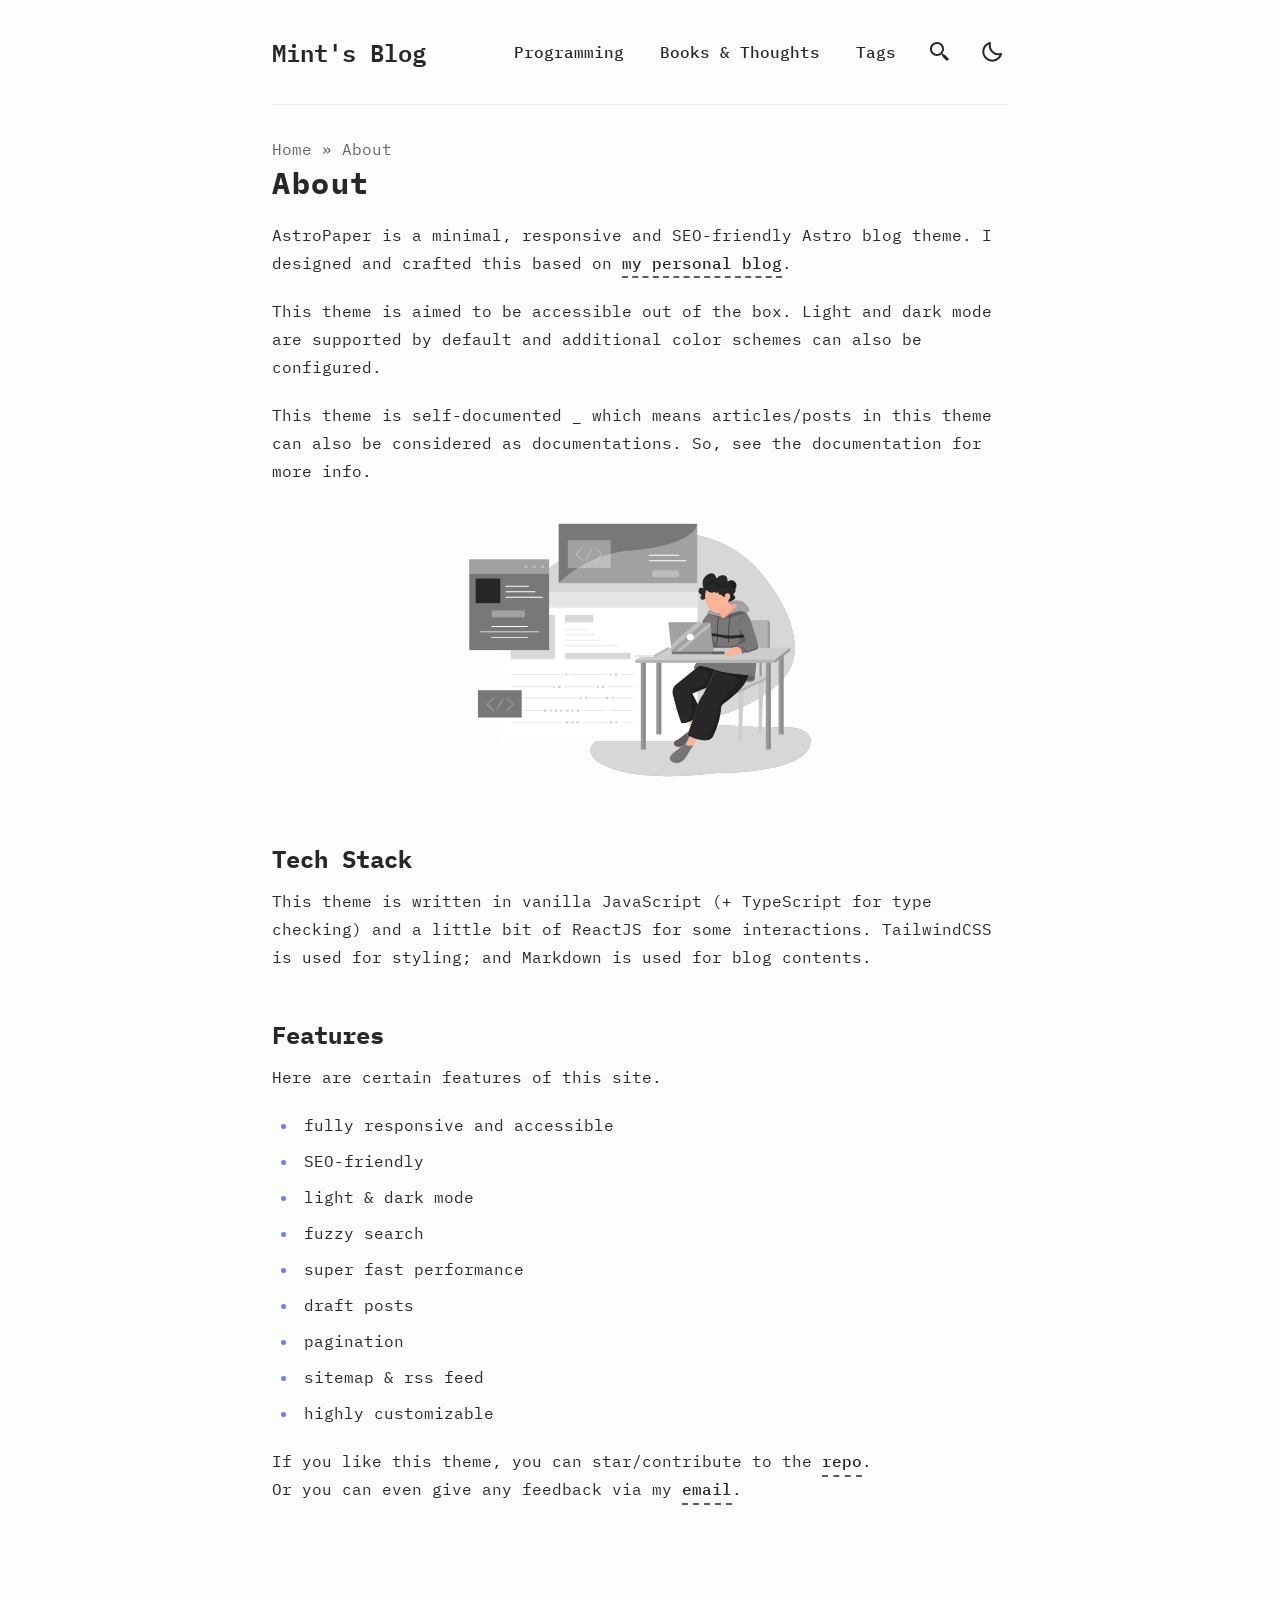
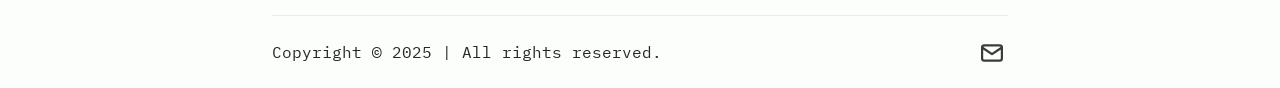
==== commit f583e0f5: "deploy: 3c88462706d1a30ccb0ce096337b2105235eecbb" ====
--- a/about/index.html
+++ b/about/index.html
@@ -29,27 +29,7 @@
 <li>highly customizable</li>
 </ul>
 <p>If you like this theme, you can star/contribute to the <a href="https://github.com/satnaing/astro-paper">repo</a>.<br>
-Or you can even give any feedback via my <a href="mailto:contact@satnaing.dev">email</a>.</p> </section> </main> <footer class="mt-auto astro-sz7xmlte"> <div class="max-w-3xl mx-auto px-0"> <hr class="border-skin-line" aria-hidden="true"> </div> <div class="footer-wrapper astro-sz7xmlte"> <div class="social-icons flex astro-upu6fzxr"> <a href="https://github.com/undefinedmint" class="group inline-block hover:text-skin-accent link-button astro-upu6fzxr" title="Me on Github"> <svg
-    xmlns="http://www.w3.org/2000/svg"
-    class="icon-tabler"
-    stroke-linecap="round"
-    stroke-linejoin="round"
-  >
-    <path stroke="none" d="M0 0h24v24H0z" fill="none"></path>
-    <path
-      d="M9 19c-4.3 1.4 -4.3 -2.5 -6 -3m12 5v-3.5c0 -1 .1 -1.4 -.5 -2c2.8 -.3 5.5 -1.4 5.5 -6a4.6 4.6 0 0 0 -1.3 -3.2a4.2 4.2 0 0 0 -.1 -3.2s-1.1 -.3 -3.5 1.3a12.3 12.3 0 0 0 -6.2 0c-2.4 -1.6 -3.5 -1.3 -3.5 -1.3a4.2 4.2 0 0 0 -.1 3.2a4.6 4.6 0 0 0 -1.3 3.2c0 4.6 2.7 5.7 5.5 6c-.6 .6 -.6 1.2 -.5 2v3.5"
-    ></path>
-  </svg> <span class="sr-only astro-upu6fzxr">Me on Github</span> </a><a href="https://instagram.com/i__am__mint/" class="group inline-block hover:text-skin-accent link-button astro-upu6fzxr" title="Me on Instagram"> <svg
-    xmlns="http://www.w3.org/2000/svg"
-    class="icon-tabler"
-    stroke-linecap="round"
-    stroke-linejoin="round"
-  >
-    <path stroke="none" d="M0 0h24v24H0z" fill="none"></path>
-    <rect x="4" y="4" width="16" height="16" rx="4"></rect>
-    <circle cx="12" cy="12" r="3"></circle>
-    <line x1="16.5" y1="7.5" x2="16.5" y2="7.501"></line>
-  </svg> <span class="sr-only astro-upu6fzxr">Me on Instagram</span> </a><a href="mailto:undefinedmint@proton.me" class="group inline-block hover:text-skin-accent link-button astro-upu6fzxr" title="Send an email to Mint's Blog"> <svg
+Or you can even give any feedback via my <a href="mailto:contact@satnaing.dev">email</a>.</p> </section> </main> <footer class="mt-auto astro-sz7xmlte"> <div class="max-w-3xl mx-auto px-0"> <hr class="border-skin-line" aria-hidden="true"> </div> <div class="footer-wrapper astro-sz7xmlte"> <div class="social-icons flex astro-upu6fzxr"> <a href="mailto:undefinedmint@proton.me" class="group inline-block hover:text-skin-accent link-button astro-upu6fzxr" title="Send an email to Mint"> <svg
       xmlns="http://www.w3.org/2000/svg"
       class="icon-tabler"
       stroke-linecap="round"
@@ -58,4 +38,4 @@
       <path stroke="none" d="M0 0h24v24H0z" fill="none"></path>
       <rect x="3" y="5" width="18" height="14" rx="2"></rect>
       <polyline points="3 7 12 13 21 7"></polyline>
-    </svg> <span class="sr-only astro-upu6fzxr">Send an email to Mint&#39;s Blog</span> </a> </div>  <div class="copyright-wrapper astro-sz7xmlte"> <span class="astro-sz7xmlte">Copyright &#169; 2024</span> <span class="separator astro-sz7xmlte">&nbsp;|&nbsp;</span> <span class="astro-sz7xmlte">All rights reserved.</span> </div> </div> </footer>   </body></html>+    </svg> <span class="sr-only astro-upu6fzxr">Send an email to Mint</span> </a> </div>  <div class="copyright-wrapper astro-sz7xmlte"> <span class="astro-sz7xmlte">Copyright &#169; 2025</span> <span class="separator astro-sz7xmlte">&nbsp;|&nbsp;</span> <span class="astro-sz7xmlte">All rights reserved.</span> </div> </div> </footer>   </body></html>
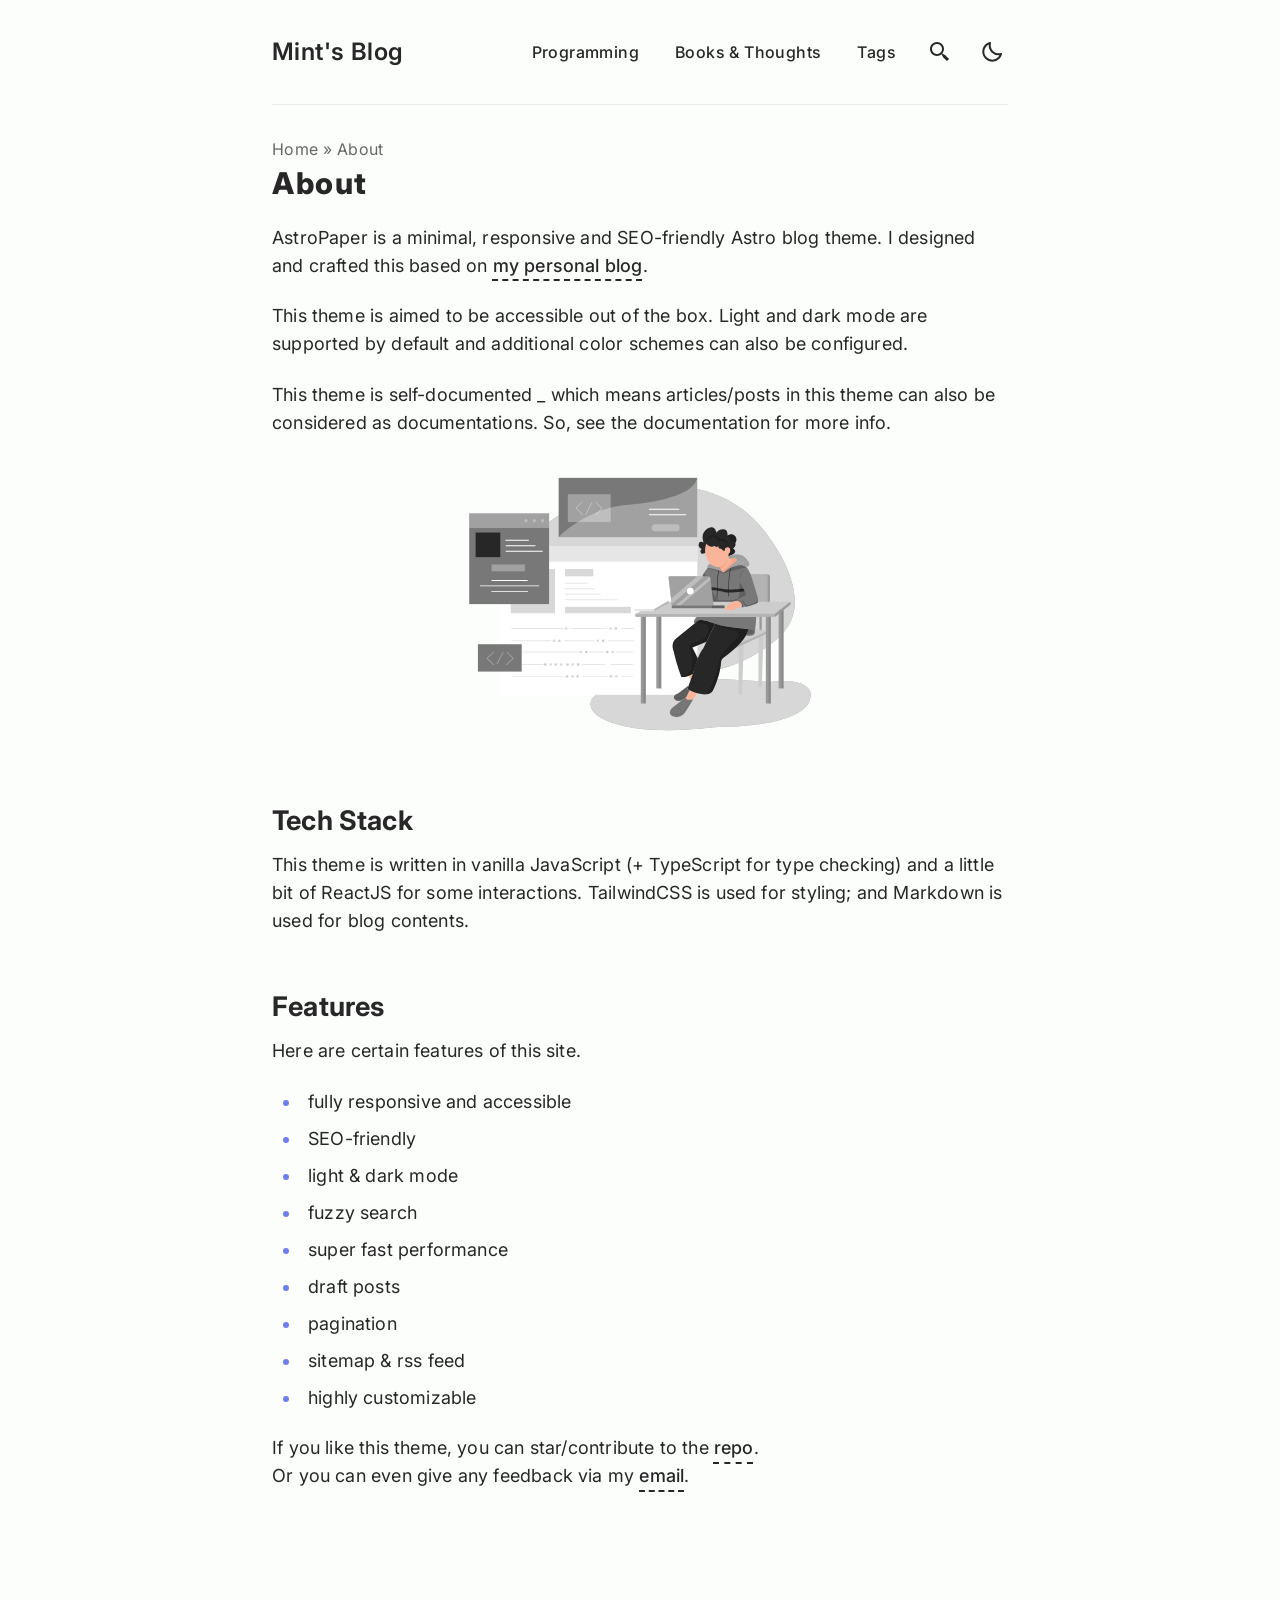
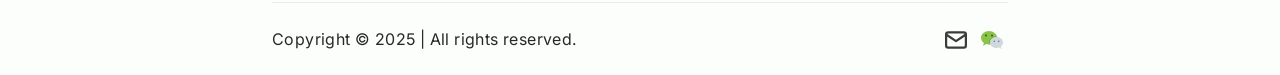
==== commit 2b0648bf: "deploy: 2b634b443dd3c2aa85e1738453617672ef22a538" ====
--- a/about/index.html
+++ b/about/index.html
@@ -1,6 +1,6 @@
-<!DOCTYPE html><html lang="en" class="false"> <head><meta charset="UTF-8"><meta name="viewport" content="width=device-width"><link rel="icon" type="image/svg+xml" href="/favicon.svg"><link rel="canonical" href="https://astro-paper.pages.dev/about/"><meta name="generator" content="Astro v4.12.2"><!-- General Meta Tags --><title>About | Mint&#39;s Blog</title><meta name="title" content="About | Mint's Blog"><meta name="description" content="Mint's Hello World"><meta name="author" content="Mint"><link rel="sitemap" href="/sitemap-index.xml"><!-- Open Graph / Facebook --><meta property="og:title" content="About | Mint's Blog"><meta property="og:description" content="Mint's Hello World"><meta property="og:url" content="https://astro-paper.pages.dev/about/"><meta property="og:image" content="https://astro-paper.pages.dev/astropaper-og.jpg"><!-- Article Published/Modified time --><!-- Twitter --><meta property="twitter:card" content="summary_large_image"><meta property="twitter:url" content="https://astro-paper.pages.dev/about/"><meta property="twitter:title" content="About | Mint's Blog"><meta property="twitter:description" content="Mint's Hello World"><meta property="twitter:image" content="https://astro-paper.pages.dev/astropaper-og.jpg"><!-- Google JSON-LD Structured data --><script type="application/ld+json">{"@context":"https://schema.org","@type":"BlogPosting","headline":"About | Mint's Blog","image":"https://astro-paper.pages.dev/astropaper-og.jpg","datePublished":"undefined","author":[{"@type":"Person","name":"Mint","url":"https://satnaing.dev/"}]}</script><!-- Google Font --><link rel="preconnect" href="https://fonts.googleapis.com"><link rel="preconnect" href="https://fonts.gstatic.com" crossorigin><link href="https://fonts.googleapis.com/css2?family=IBM+Plex+Mono:ital,wght@0,400;0,500;0,600;0,700;1,400;1,600&display=swap" rel="stylesheet"><meta name="theme-color" content=""><meta name="astro-view-transitions-enabled" content="true"><meta name="astro-view-transitions-fallback" content="animate"><script src="/toggle-theme.js"></script><style>.breadcrumb:where(.astro-ilhxcym7){margin-left:auto;margin-right:auto;margin-bottom:.25rem;margin-top:2rem;width:100%;max-width:48rem;padding-left:1rem;padding-right:1rem}.breadcrumb:where(.astro-ilhxcym7) ul:where(.astro-ilhxcym7) li:where(.astro-ilhxcym7){display:inline}.breadcrumb:where(.astro-ilhxcym7) ul:where(.astro-ilhxcym7) li:where(.astro-ilhxcym7) a:where(.astro-ilhxcym7){text-transform:capitalize;opacity:.7}.breadcrumb:where(.astro-ilhxcym7) ul:where(.astro-ilhxcym7) li:where(.astro-ilhxcym7) span:where(.astro-ilhxcym7){opacity:.7}.breadcrumb:where(.astro-ilhxcym7) ul:where(.astro-ilhxcym7) li:where(.astro-ilhxcym7):not(:last-child) a:where(.astro-ilhxcym7):hover{opacity:1}
+<!DOCTYPE html><html lang="en" class="false"> <head><meta charset="UTF-8"><meta name="viewport" content="width=device-width"><link rel="icon" type="image/svg+xml" href="/favicon.svg"><link rel="canonical" href="https://mintu.org/about/"><meta name="generator" content="Astro v4.12.2"><!-- General Meta Tags --><title>About | Mint&#39;s Blog</title><meta name="title" content="About | Mint's Blog"><meta name="description" content="Mint's Hello World"><meta name="author" content="Mint"><link rel="sitemap" href="/sitemap-index.xml"><!-- Open Graph / Facebook --><meta property="og:title" content="About | Mint's Blog"><meta property="og:description" content="Mint's Hello World"><meta property="og:url" content="https://mintu.org/about/"><meta property="og:image" content="https://mintu.org/astropaper-og.jpg"><!-- Article Published/Modified time --><!-- Twitter --><meta property="twitter:card" content="summary_large_image"><meta property="twitter:url" content="https://mintu.org/about/"><meta property="twitter:title" content="About | Mint's Blog"><meta property="twitter:description" content="Mint's Hello World"><meta property="twitter:image" content="https://mintu.org/astropaper-og.jpg"><!-- Google JSON-LD Structured data --><script type="application/ld+json">{"@context":"https://schema.org","@type":"BlogPosting","headline":"About | Mint's Blog","image":"https://mintu.org/astropaper-og.jpg","datePublished":"undefined","author":[{"@type":"Person","name":"Mint","url":"https://satnaing.dev/"}]}</script><!-- Google Font --><link rel="preconnect" href="https://fonts.googleapis.com"><link rel="preconnect" href="https://fonts.gstatic.com" crossorigin><link href="https://fonts.googleapis.com/css2?family=IBM+Plex+Mono:ital,wght@0,400;0,500;0,600;0,700;1,400;1,600&family=Inter:wght@400;500;600;700&family=Merriweather:ital,wght@0,400;0,700;1,400;1,700&display=swap" rel="stylesheet"><meta name="theme-color" content=""><meta name="astro-view-transitions-enabled" content="true"><meta name="astro-view-transitions-fallback" content="animate"><script src="/toggle-theme.js"></script><style>.breadcrumb:where(.astro-ilhxcym7){margin-left:auto;margin-right:auto;margin-bottom:.25rem;margin-top:2rem;width:100%;max-width:48rem;padding-left:1rem;padding-right:1rem}.breadcrumb:where(.astro-ilhxcym7) ul:where(.astro-ilhxcym7) li:where(.astro-ilhxcym7){display:inline}.breadcrumb:where(.astro-ilhxcym7) ul:where(.astro-ilhxcym7) li:where(.astro-ilhxcym7) a:where(.astro-ilhxcym7){text-transform:capitalize;opacity:.7}.breadcrumb:where(.astro-ilhxcym7) ul:where(.astro-ilhxcym7) li:where(.astro-ilhxcym7) span:where(.astro-ilhxcym7){opacity:.7}.breadcrumb:where(.astro-ilhxcym7) ul:where(.astro-ilhxcym7) li:where(.astro-ilhxcym7):not(:last-child) a:where(.astro-ilhxcym7):hover{opacity:1}
 </style>
-<link rel="stylesheet" href="/_astro/about.DRZMxwxV.css"><script type="module" src="/_astro/hoisted.lSUI3qGY.js"></script></head> <body>  <header class="astro-3ef6ksr2"> <a id="skip-to-content" href="#main-content" class="astro-3ef6ksr2">Skip to content</a> <div class="nav-container astro-3ef6ksr2"> <div class="top-nav-wrap astro-3ef6ksr2"> <a href="/" class="logo whitespace-nowrap astro-3ef6ksr2"> Mint&#39;s Blog </a> <nav id="nav-menu" class="astro-3ef6ksr2"> <button class="hamburger-menu focus-outline astro-3ef6ksr2" aria-label="Open Menu" aria-expanded="false" aria-controls="menu-items"> <svg xmlns="http://www.w3.org/2000/svg" width="24" height="24" viewBox="0 0 24 24" fill="none" stroke="currentColor" stroke-width="1.5" stroke-linecap="round" stroke-linejoin="round" class="menu-icon astro-3ef6ksr2"> <line x1="7" y1="12" x2="21" y2="12" class="line astro-3ef6ksr2"></line> <line x1="3" y1="6" x2="21" y2="6" class="line astro-3ef6ksr2"></line> <line x1="12" y1="18" x2="21" y2="18" class="line astro-3ef6ksr2"></line> <line x1="18" y1="6" x2="6" y2="18" class="close astro-3ef6ksr2"></line> <line x1="6" y1="6" x2="18" y2="18" class="close astro-3ef6ksr2"></line> </svg> </button> <ul id="menu-items" class="display-none sm:flex astro-3ef6ksr2"> <li class="astro-3ef6ksr2"> <a href="/programming/" class=" astro-3ef6ksr2">
+<link rel="stylesheet" href="/_astro/about.BUOeOl4C.css"><script type="module" src="/_astro/hoisted.lSUI3qGY.js"></script></head> <body>  <header class="astro-3ef6ksr2"> <a id="skip-to-content" href="#main-content" class="astro-3ef6ksr2">Skip to content</a> <div class="nav-container astro-3ef6ksr2"> <div class="top-nav-wrap astro-3ef6ksr2"> <a href="/" class="logo whitespace-nowrap astro-3ef6ksr2"> Mint&#39;s Blog </a> <nav id="nav-menu" class="astro-3ef6ksr2"> <button class="hamburger-menu focus-outline astro-3ef6ksr2" aria-label="Open Menu" aria-expanded="false" aria-controls="menu-items"> <svg xmlns="http://www.w3.org/2000/svg" width="24" height="24" viewBox="0 0 24 24" fill="none" stroke="currentColor" stroke-width="1.5" stroke-linecap="round" stroke-linejoin="round" class="menu-icon astro-3ef6ksr2"> <line x1="7" y1="12" x2="21" y2="12" class="line astro-3ef6ksr2"></line> <line x1="3" y1="6" x2="21" y2="6" class="line astro-3ef6ksr2"></line> <line x1="12" y1="18" x2="21" y2="18" class="line astro-3ef6ksr2"></line> <line x1="18" y1="6" x2="6" y2="18" class="close astro-3ef6ksr2"></line> <line x1="6" y1="6" x2="18" y2="18" class="close astro-3ef6ksr2"></line> </svg> </button> <ul id="menu-items" class="display-none sm:flex astro-3ef6ksr2"> <li class="astro-3ef6ksr2"> <a href="/programming/" class=" astro-3ef6ksr2">
 Programming
 </a> </li> <li class="astro-3ef6ksr2"> <a href="/thoughts/" class=" astro-3ef6ksr2">
 Books & Thoughts
@@ -29,7 +29,7 @@
 <li>highly customizable</li>
 </ul>
 <p>If you like this theme, you can star/contribute to the <a href="https://github.com/satnaing/astro-paper">repo</a>.<br>
-Or you can even give any feedback via my <a href="mailto:contact@satnaing.dev">email</a>.</p> </section> </main> <footer class="mt-auto astro-sz7xmlte"> <div class="max-w-3xl mx-auto px-0"> <hr class="border-skin-line" aria-hidden="true"> </div> <div class="footer-wrapper astro-sz7xmlte"> <div class="social-icons flex astro-upu6fzxr"> <a href="mailto:undefinedmint@proton.me" class="group inline-block hover:text-skin-accent link-button astro-upu6fzxr" title="Send an email to Mint"> <svg
+Or you can even give any feedback via my <a href="mailto:contact@satnaing.dev">email</a>.</p> </section> </main> <footer class="mt-auto astro-sz7xmlte"> <div class="max-w-3xl mx-auto px-0"> <hr class="border-skin-line" aria-hidden="true"> </div> <div class="footer-wrapper astro-sz7xmlte"> <div class="social-icons flex astro-upu6fzxr"> <a href="mailto:undefinedmint@proton.me" class="group inline-block hover:text-skin-accent link-button astro-upu6fzxr" title="Send an email to me"> <svg
       xmlns="http://www.w3.org/2000/svg"
       class="icon-tabler"
       stroke-linecap="round"
@@ -38,4 +38,4 @@
       <path stroke="none" d="M0 0h24v24H0z" fill="none"></path>
       <rect x="3" y="5" width="18" height="14" rx="2"></rect>
       <polyline points="3 7 12 13 21 7"></polyline>
-    </svg> <span class="sr-only astro-upu6fzxr">Send an email to Mint</span> </a> </div>  <div class="copyright-wrapper astro-sz7xmlte"> <span class="astro-sz7xmlte">Copyright &#169; 2025</span> <span class="separator astro-sz7xmlte">&nbsp;|&nbsp;</span> <span class="astro-sz7xmlte">All rights reserved.</span> </div> </div> </footer>   </body></html>+    </svg> <span class="sr-only astro-upu6fzxr">Send an email to me</span> </a><a href="/assets/wechat-qrcode.jpg" class="group inline-block hover:text-skin-accent link-button astro-upu6fzxr" title="Add me on WeChat: i__am__mint"> <svg xmlns="http://www.w3.org/2000/svg" viewBox="0 0 48 48" width="144px" height="144px"><path fill="#8BC34A" d="M18,6C9.2,6,2,12,2,19.5c0,4.3,2.3,8,6,10.5l-2,6l6.3-3.9C14,32.7,16,33,18,33c8.8,0,16-6,16-13.5C34,12,26.8,6,18,6z"/><path fill="#7CB342" d="M20,29c0-6.1,5.8-11,13-11c0.3,0,0.6,0,0.9,0c-0.1-0.7-0.3-1.4-0.5-2c-0.1,0-0.3,0-0.4,0c-8.3,0-15,5.8-15,13c0,1.4,0.3,2.7,0.7,4c0.7,0,1.4-0.1,2.1-0.2C20.3,31.6,20,30.3,20,29z"/><path fill="#CFD8DC" d="M46,29c0-6.1-5.8-11-13-11c-7.2,0-13,4.9-13,11s5.8,11,13,11c1.8,0,3.5-0.3,5-0.8l5,2.8l-1.4-4.8C44.3,35.2,46,32.3,46,29z"/><path fill="#33691E" d="M14,15c0,1.1-0.9,2-2,2s-2-0.9-2-2s0.9-2,2-2S14,13.9,14,15z M24,13c-1.1,0-2,0.9-2,2s0.9,2,2,2s2-0.9,2-2S25.1,13,24,13z"/><path fill="#546E7A" d="M30,26.5c0,0.8-0.7,1.5-1.5,1.5S27,27.3,27,26.5s0.7-1.5,1.5-1.5S30,25.7,30,26.5z M37.5,25c-0.8,0-1.5,0.7-1.5,1.5s0.7,1.5,1.5,1.5s1.5-0.7,1.5-1.5S38.3,25,37.5,25z"/></svg> <span class="sr-only astro-upu6fzxr">Add me on WeChat: i__am__mint</span> </a> </div>  <div class="copyright-wrapper astro-sz7xmlte"> <span class="astro-sz7xmlte">Copyright &#169; 2025</span> <span class="separator astro-sz7xmlte">&nbsp;|&nbsp;</span> <span class="astro-sz7xmlte">All rights reserved.</span> </div> </div> </footer>   </body></html>
--- a/_astro/about.BUOeOl4C.css
+++ b/_astro/about.BUOeOl4C.css
@@ -0,0 +1 @@
+*,:before,:after{box-sizing:border-box;border-width:0;border-style:solid;border-color:#e5e7eb}:before,:after{--tw-content: ""}html,:host{line-height:1.5;-webkit-text-size-adjust:100%;-moz-tab-size:4;-o-tab-size:4;tab-size:4;font-family:Inter,-apple-system,BlinkMacSystemFont,Segoe UI,Roboto,Helvetica Neue,Arial,sans-serif;font-feature-settings:normal;font-variation-settings:normal;-webkit-tap-highlight-color:transparent}body{margin:0;line-height:inherit}hr{height:0;color:inherit;border-top-width:1px}abbr:where([title]){-webkit-text-decoration:underline dotted;text-decoration:underline dotted}h1,h2,h3,h4,h5,h6{font-size:inherit;font-weight:inherit}a{color:inherit;text-decoration:inherit}b,strong{font-weight:bolder}code,kbd,samp,pre{font-family:IBM Plex Mono,Consolas,monospace;font-feature-settings:normal;font-variation-settings:normal;font-size:1em}small{font-size:80%}sub,sup{font-size:75%;line-height:0;position:relative;vertical-align:baseline}sub{bottom:-.25em}sup{top:-.5em}table{text-indent:0;border-color:inherit;border-collapse:collapse}button,input,optgroup,select,textarea{font-family:inherit;font-feature-settings:inherit;font-variation-settings:inherit;font-size:100%;font-weight:inherit;line-height:inherit;letter-spacing:inherit;color:inherit;margin:0;padding:0}button,select{text-transform:none}button,input:where([type=button]),input:where([type=reset]),input:where([type=submit]){-webkit-appearance:button;background-color:transparent;background-image:none}:-moz-focusring{outline:auto}:-moz-ui-invalid{box-shadow:none}progress{vertical-align:baseline}::-webkit-inner-spin-button,::-webkit-outer-spin-button{height:auto}[type=search]{-webkit-appearance:textfield;outline-offset:-2px}::-webkit-search-decoration{-webkit-appearance:none}::-webkit-file-upload-button{-webkit-appearance:button;font:inherit}summary{display:list-item}blockquote,dl,dd,h1,h2,h3,h4,h5,h6,hr,figure,p,pre{margin:0}fieldset{margin:0;padding:0}legend{padding:0}ol,ul,menu{list-style:none;margin:0;padding:0}dialog{padding:0}textarea{resize:vertical}input::-moz-placeholder,textarea::-moz-placeholder{opacity:1;color:#9ca3af}input::placeholder,textarea::placeholder{opacity:1;color:#9ca3af}button,[role=button]{cursor:pointer}:disabled{cursor:default}img,svg,video,canvas,audio,iframe,embed,object{display:block;vertical-align:middle}img,video{max-width:100%;height:auto}[hidden]{display:none}:root,html[data-theme=light]{--color-fill: 251, 254, 251;--color-text-base: 40, 39, 40;--color-accent: 110, 127, 235;--color-card: 230, 230, 230;--color-card-muted: 205, 205, 205;--color-border: 236, 233, 233}html[data-theme=dark]{--color-fill: 33, 39, 55;--color-text-base: 234, 237, 243;--color-accent: 116, 116, 232;--color-card: 52, 63, 96;--color-card-muted: 138, 51, 2;--color-border: 116, 116, 232}#sun-svg,html[data-theme=dark] #moon-svg{display:none}#moon-svg,html[data-theme=dark] #sun-svg{display:block}body{display:flex;min-height:100svh;flex-direction:column;--tw-bg-opacity: 1;background-color:rgba(var(--color-fill),var(--tw-bg-opacity));font-family:Inter,-apple-system,BlinkMacSystemFont,Segoe UI,Roboto,Helvetica Neue,Arial,sans-serif;letter-spacing:.025em;--tw-text-opacity: 1;color:rgba(var(--color-text-base),var(--tw-text-opacity))}body *::-moz-selection{background-color:rgba(var(--color-accent),var(--tw-bg-opacity));--tw-bg-opacity: .7;--tw-text-opacity: 1;color:rgba(var(--color-fill),var(--tw-text-opacity))}body *::selection{background-color:rgba(var(--color-accent),var(--tw-bg-opacity));--tw-bg-opacity: .7;--tw-text-opacity: 1;color:rgba(var(--color-fill),var(--tw-text-opacity))}body::-moz-selection{background-color:rgba(var(--color-accent),var(--tw-bg-opacity));--tw-bg-opacity: .7;--tw-text-opacity: 1;color:rgba(var(--color-fill),var(--tw-text-opacity))}body::selection{background-color:rgba(var(--color-accent),var(--tw-bg-opacity));--tw-bg-opacity: .7;--tw-text-opacity: 1;color:rgba(var(--color-fill),var(--tw-text-opacity))}section,footer{margin-left:auto;margin-right:auto;max-width:48rem;padding-left:1rem;padding-right:1rem}a{outline-width:2px;outline-offset:1px;outline-color:rgb(var(--color-accent))}a:focus-visible{text-decoration-line:none;outline-style:dashed}svg{display:inline-block;height:1.5rem;width:1.5rem;fill:rgb(var(--color-text-base))}.group:hover svg{fill:rgb(var(--color-accent))}svg.icon-tabler{display:inline-block;height:1.5rem;width:1.5rem;--tw-scale-x: 1.25;--tw-scale-y: 1.25;transform:translate(var(--tw-translate-x),var(--tw-translate-y)) rotate(var(--tw-rotate)) skew(var(--tw-skew-x)) skewY(var(--tw-skew-y)) scaleX(var(--tw-scale-x)) scaleY(var(--tw-scale-y));fill:transparent;stroke:currentColor;stroke-width:2;opacity:.9}.group:hover svg.icon-tabler{fill:transparent}@media (min-width: 640px){svg.icon-tabler{--tw-scale-x: 1.1;--tw-scale-y: 1.1;transform:translate(var(--tw-translate-x),var(--tw-translate-y)) rotate(var(--tw-rotate)) skew(var(--tw-skew-x)) skewY(var(--tw-skew-y)) scaleX(var(--tw-scale-x)) scaleY(var(--tw-scale-y))}}.prose :is(:where(h1,h2,h3,h4,h5,h6,th):not(:where([class~=not-prose],[class~=not-prose] *))){margin-bottom:.75rem!important;font-family:Inter,-apple-system,BlinkMacSystemFont,Segoe UI,Roboto,Helvetica Neue,Arial,sans-serif;--tw-text-opacity: 1 !important;color:rgba(var(--color-text-base),var(--tw-text-opacity))!important}.prose :is(:where(h3):not(:where([class~=not-prose],[class~=not-prose] *))){font-style:italic}.prose :is(:where(p):not(:where([class~=not-prose],[class~=not-prose] *))){font-family:Inter,-apple-system,BlinkMacSystemFont,Segoe UI,Roboto,Helvetica Neue,Arial,sans-serif;font-size:1.125rem!important;line-height:1.75rem!important;--tw-text-opacity: 1 !important;color:rgba(var(--color-text-base),var(--tw-text-opacity))!important}.prose :is(:where(a):not(:where([class~=not-prose],[class~=not-prose] *))){--tw-text-opacity: 1 !important;color:rgba(var(--color-text-base),var(--tw-text-opacity))!important;text-decoration-style:dashed!important;text-underline-offset:8px}.prose :is(:where(a):not(:where([class~=not-prose],[class~=not-prose] *))):hover{--tw-text-opacity: 1;color:rgba(var(--color-accent),var(--tw-text-opacity))}.prose :is(:where(blockquote):not(:where([class~=not-prose],[class~=not-prose] *))){border-left-color:rgba(var(--color-accent),var(--tw-border-opacity))!important;--tw-border-opacity: .5;opacity:.8}.prose :is(:where(figcaption):not(:where([class~=not-prose],[class~=not-prose] *))){--tw-text-opacity: 1 !important;color:rgba(var(--color-text-base),var(--tw-text-opacity))!important;opacity:.7}.prose :is(:where(strong):not(:where([class~=not-prose],[class~=not-prose] *))){--tw-text-opacity: 1 !important;color:rgba(var(--color-text-base),var(--tw-text-opacity))!important}.prose :is(:where(code):not(:where([class~=not-prose],[class~=not-prose] *))){border-radius:.25rem;background-color:rgba(var(--color-card),var(--tw-bg-opacity));--tw-bg-opacity: .75;padding:.25rem;font-family:IBM Plex Mono,Consolas,monospace}.prose :is(:where(code):not(:where([class~=not-prose],[class~=not-prose] *))):before{--tw-content: none !important;content:var(--tw-content)!important}.prose :is(:where(code):not(:where([class~=not-prose],[class~=not-prose] *))):after{--tw-content: none !important;content:var(--tw-content)!important}.prose :is(:where(ol):not(:where([class~=not-prose],[class~=not-prose] *))){font-family:Inter,-apple-system,BlinkMacSystemFont,Segoe UI,Roboto,Helvetica Neue,Arial,sans-serif;font-size:1.125rem!important;line-height:1.75rem!important;--tw-text-opacity: 1 !important;color:rgba(var(--color-text-base),var(--tw-text-opacity))!important}.prose :is(:where(ul):not(:where([class~=not-prose],[class~=not-prose] *))){overflow-x:clip;font-family:Inter,-apple-system,BlinkMacSystemFont,Segoe UI,Roboto,Helvetica Neue,Arial,sans-serif;font-size:1.125rem!important;line-height:1.75rem!important;--tw-text-opacity: 1 !important;color:rgba(var(--color-text-base),var(--tw-text-opacity))!important}.prose * :is(:where(li):not(:where([class~=not-prose],[class~=not-prose] *)))::marker{color:rgba(var(--color-accent),var(--tw-text-opacity))!important}.prose :is(:where(li):not(:where([class~=not-prose],[class~=not-prose] *)))::marker{color:rgba(var(--color-accent),var(--tw-text-opacity))!important}.prose :is(:where(table):not(:where([class~=not-prose],[class~=not-prose] *))){font-family:Inter,-apple-system,BlinkMacSystemFont,Segoe UI,Roboto,Helvetica Neue,Arial,sans-serif;--tw-text-opacity: 1;color:rgba(var(--color-text-base),var(--tw-text-opacity))}.prose :is(:where(th):not(:where([class~=not-prose],[class~=not-prose] *))){border-width:1px;--tw-border-opacity: 1;border-color:rgba(var(--color-border),var(--tw-border-opacity))}.prose :is(:where(td):not(:where([class~=not-prose],[class~=not-prose] *))){border-width:1px;--tw-border-opacity: 1;border-color:rgba(var(--color-border),var(--tw-border-opacity))}.prose :is(:where(img):not(:where([class~=not-prose],[class~=not-prose] *))){margin-top:.5rem!important;margin-bottom:.5rem!important;margin-left:auto;margin-right:auto;border-width:2px;--tw-border-opacity: 1;border-color:rgba(var(--color-border),var(--tw-border-opacity))}.prose :is(:where(hr):not(:where([class~=not-prose],[class~=not-prose] *))){--tw-border-opacity: 1 !important;border-color:rgba(var(--color-border),var(--tw-border-opacity))!important}.prose a{overflow-wrap:break-word}.prose a:hover{--tw-text-opacity: 1 !important;color:rgba(var(--color-accent),var(--tw-text-opacity))!important}.prose thead th:first-child,tbody td:first-child,tfoot td:first-child{padding-left:.5714286em}.prose h2#table-of-contents{margin-bottom:.5rem}.prose details{display:inline-block;cursor:pointer;-webkit-user-select:none;-moz-user-select:none;user-select:none;--tw-text-opacity: 1;color:rgba(var(--color-text-base),var(--tw-text-opacity))}.prose summary{outline-width:2px;outline-offset:1px;outline-color:rgb(var(--color-accent))}.prose summary:focus-visible{text-decoration-line:none;outline-style:dashed}.prose h2#table-of-contents+p{display:none}.type-title{margin-top:20px;font-weight:700;font-size:24px}html{overflow-y:scroll}::-webkit-scrollbar{width:.75rem}::-webkit-scrollbar-track{--tw-bg-opacity: 1;background-color:rgba(var(--color-fill),var(--tw-bg-opacity))}::-webkit-scrollbar-thumb{--tw-bg-opacity: 1;background-color:rgba(var(--color-card),var(--tw-bg-opacity))}::-webkit-scrollbar-thumb:hover{--tw-bg-opacity: 1;background-color:rgba(var(--color-card-muted),var(--tw-bg-opacity))}pre:has(code){border-width:1px;--tw-border-opacity: 1;border-color:rgba(var(--color-border),var(--tw-border-opacity))}code,blockquote{word-wrap:break-word}pre>code{white-space:pre}html[data-theme=dark] pre:has(code),html[data-theme=dark] pre:has(code) span{color:var(--shiki-dark)!important;background-color:var(--shiki-dark-bg)!important;font-style:var(--shiki-dark-font-style)!important;font-weight:var(--shiki-dark-font-weight)!important;-webkit-text-decoration:var(--shiki-dark-text-decoration)!important;text-decoration:var(--shiki-dark-text-decoration)!important}*,:before,:after{--tw-border-spacing-x: 0;--tw-border-spacing-y: 0;--tw-translate-x: 0;--tw-translate-y: 0;--tw-rotate: 0;--tw-skew-x: 0;--tw-skew-y: 0;--tw-scale-x: 1;--tw-scale-y: 1;--tw-pan-x: ;--tw-pan-y: ;--tw-pinch-zoom: ;--tw-scroll-snap-strictness: proximity;--tw-gradient-from-position: ;--tw-gradient-via-position: ;--tw-gradient-to-position: ;--tw-ordinal: ;--tw-slashed-zero: ;--tw-numeric-figure: ;--tw-numeric-spacing: ;--tw-numeric-fraction: ;--tw-ring-inset: ;--tw-ring-offset-width: 0px;--tw-ring-offset-color: #fff;--tw-ring-color: rgb(59 130 246 / .5);--tw-ring-offset-shadow: 0 0 #0000;--tw-ring-shadow: 0 0 #0000;--tw-shadow: 0 0 #0000;--tw-shadow-colored: 0 0 #0000;--tw-blur: ;--tw-brightness: ;--tw-contrast: ;--tw-grayscale: ;--tw-hue-rotate: ;--tw-invert: ;--tw-saturate: ;--tw-sepia: ;--tw-drop-shadow: ;--tw-backdrop-blur: ;--tw-backdrop-brightness: ;--tw-backdrop-contrast: ;--tw-backdrop-grayscale: ;--tw-backdrop-hue-rotate: ;--tw-backdrop-invert: ;--tw-backdrop-opacity: ;--tw-backdrop-saturate: ;--tw-backdrop-sepia: ;--tw-contain-size: ;--tw-contain-layout: ;--tw-contain-paint: ;--tw-contain-style: }::backdrop{--tw-border-spacing-x: 0;--tw-border-spacing-y: 0;--tw-translate-x: 0;--tw-translate-y: 0;--tw-rotate: 0;--tw-skew-x: 0;--tw-skew-y: 0;--tw-scale-x: 1;--tw-scale-y: 1;--tw-pan-x: ;--tw-pan-y: ;--tw-pinch-zoom: ;--tw-scroll-snap-strictness: proximity;--tw-gradient-from-position: ;--tw-gradient-via-position: ;--tw-gradient-to-position: ;--tw-ordinal: ;--tw-slashed-zero: ;--tw-numeric-figure: ;--tw-numeric-spacing: ;--tw-numeric-fraction: ;--tw-ring-inset: ;--tw-ring-offset-width: 0px;--tw-ring-offset-color: #fff;--tw-ring-color: rgb(59 130 246 / .5);--tw-ring-offset-shadow: 0 0 #0000;--tw-ring-shadow: 0 0 #0000;--tw-shadow: 0 0 #0000;--tw-shadow-colored: 0 0 #0000;--tw-blur: ;--tw-brightness: ;--tw-contrast: ;--tw-grayscale: ;--tw-hue-rotate: ;--tw-invert: ;--tw-saturate: ;--tw-sepia: ;--tw-drop-shadow: ;--tw-backdrop-blur: ;--tw-backdrop-brightness: ;--tw-backdrop-contrast: ;--tw-backdrop-grayscale: ;--tw-backdrop-hue-rotate: ;--tw-backdrop-invert: ;--tw-backdrop-opacity: ;--tw-backdrop-saturate: ;--tw-backdrop-sepia: ;--tw-contain-size: ;--tw-contain-layout: ;--tw-contain-paint: ;--tw-contain-style: }.container{width:100%}@media (min-width: 640px){.container{max-width:640px}}.prose{color:var(--tw-prose-body);max-width:65ch}.prose :where(p):not(:where([class~=not-prose],[class~=not-prose] *)){margin-top:1.25em;margin-bottom:1.25em}.prose :where([class~=lead]):not(:where([class~=not-prose],[class~=not-prose] *)){color:var(--tw-prose-lead);font-size:1.25em;line-height:1.6;margin-top:1.2em;margin-bottom:1.2em}.prose :where(a):not(:where([class~=not-prose],[class~=not-prose] *)){color:var(--tw-prose-links);text-decoration:underline;font-weight:500}.prose :where(strong):not(:where([class~=not-prose],[class~=not-prose] *)){color:var(--tw-prose-bold);font-weight:600}.prose :where(a strong):not(:where([class~=not-prose],[class~=not-prose] *)){color:inherit}.prose :where(blockquote strong):not(:where([class~=not-prose],[class~=not-prose] *)){color:inherit}.prose :where(thead th strong):not(:where([class~=not-prose],[class~=not-prose] *)){color:inherit}.prose :where(ol):not(:where([class~=not-prose],[class~=not-prose] *)){list-style-type:decimal;margin-top:1.25em;margin-bottom:1.25em;padding-inline-start:1.625em}.prose :where(ol[type=A]):not(:where([class~=not-prose],[class~=not-prose] *)){list-style-type:upper-alpha}.prose :where(ol[type=a]):not(:where([class~=not-prose],[class~=not-prose] *)){list-style-type:lower-alpha}.prose :where(ol[type=A s]):not(:where([class~=not-prose],[class~=not-prose] *)){list-style-type:upper-alpha}.prose :where(ol[type=a s]):not(:where([class~=not-prose],[class~=not-prose] *)){list-style-type:lower-alpha}.prose :where(ol[type=I]):not(:where([class~=not-prose],[class~=not-prose] *)){list-style-type:upper-roman}.prose :where(ol[type=i]):not(:where([class~=not-prose],[class~=not-prose] *)){list-style-type:lower-roman}.prose :where(ol[type=I s]):not(:where([class~=not-prose],[class~=not-prose] *)){list-style-type:upper-roman}.prose :where(ol[type=i s]):not(:where([class~=not-prose],[class~=not-prose] *)){list-style-type:lower-roman}.prose :where(ol[type="1"]):not(:where([class~=not-prose],[class~=not-prose] *)){list-style-type:decimal}.prose :where(ul):not(:where([class~=not-prose],[class~=not-prose] *)){list-style-type:disc;margin-top:1.25em;margin-bottom:1.25em;padding-inline-start:1.625em}.prose :where(ol>li):not(:where([class~=not-prose],[class~=not-prose] *))::marker{font-weight:400;color:var(--tw-prose-counters)}.prose :where(ul>li):not(:where([class~=not-prose],[class~=not-prose] *))::marker{color:var(--tw-prose-bullets)}.prose :where(dt):not(:where([class~=not-prose],[class~=not-prose] *)){color:var(--tw-prose-headings);font-weight:600;margin-top:1.25em}.prose :where(hr):not(:where([class~=not-prose],[class~=not-prose] *)){border-color:var(--tw-prose-hr);border-top-width:1px;margin-top:3em;margin-bottom:3em}.prose :where(blockquote):not(:where([class~=not-prose],[class~=not-prose] *)){font-weight:500;font-style:italic;color:var(--tw-prose-quotes);border-inline-start-width:.25rem;border-inline-start-color:var(--tw-prose-quote-borders);quotes:"“""”""‘""’";margin-top:1.6em;margin-bottom:1.6em;padding-inline-start:1em}.prose :where(blockquote p:first-of-type):not(:where([class~=not-prose],[class~=not-prose] *)):before{content:open-quote}.prose :where(blockquote p:last-of-type):not(:where([class~=not-prose],[class~=not-prose] *)):after{content:close-quote}.prose :where(h1):not(:where([class~=not-prose],[class~=not-prose] *)){color:var(--tw-prose-headings);font-weight:800;font-size:2.25em;margin-top:0;margin-bottom:.8888889em;line-height:1.1111111}.prose :where(h1 strong):not(:where([class~=not-prose],[class~=not-prose] *)){font-weight:900;color:inherit}.prose :where(h2):not(:where([class~=not-prose],[class~=not-prose] *)){color:var(--tw-prose-headings);font-weight:700;font-size:1.5em;margin-top:2em;margin-bottom:1em;line-height:1.3333333}.prose :where(h2 strong):not(:where([class~=not-prose],[class~=not-prose] *)){font-weight:800;color:inherit}.prose :where(h3):not(:where([class~=not-prose],[class~=not-prose] *)){color:var(--tw-prose-headings);font-weight:600;font-size:1.25em;margin-top:1.6em;margin-bottom:.6em;line-height:1.6}.prose :where(h3 strong):not(:where([class~=not-prose],[class~=not-prose] *)){font-weight:700;color:inherit}.prose :where(h4):not(:where([class~=not-prose],[class~=not-prose] *)){color:var(--tw-prose-headings);font-weight:600;margin-top:1.5em;margin-bottom:.5em;line-height:1.5}.prose :where(h4 strong):not(:where([class~=not-prose],[class~=not-prose] *)){font-weight:700;color:inherit}.prose :where(img):not(:where([class~=not-prose],[class~=not-prose] *)){margin-top:2em;margin-bottom:2em}.prose :where(picture):not(:where([class~=not-prose],[class~=not-prose] *)){display:block;margin-top:2em;margin-bottom:2em}.prose :where(video):not(:where([class~=not-prose],[class~=not-prose] *)){margin-top:2em;margin-bottom:2em}.prose :where(kbd):not(:where([class~=not-prose],[class~=not-prose] *)){font-weight:500;font-family:inherit;color:var(--tw-prose-kbd);box-shadow:0 0 0 1px rgb(var(--tw-prose-kbd-shadows) / 10%),0 3px rgb(var(--tw-prose-kbd-shadows) / 10%);font-size:.875em;border-radius:.3125rem;padding-top:.1875em;padding-inline-end:.375em;padding-bottom:.1875em;padding-inline-start:.375em}.prose :where(code):not(:where([class~=not-prose],[class~=not-prose] *)){font-weight:600;font-size:.875em}.prose :where(code):not(:where([class~=not-prose],[class~=not-prose] *)):before{content:"`"}.prose :where(code):not(:where([class~=not-prose],[class~=not-prose] *)):after{content:"`"}.prose :where(a code):not(:where([class~=not-prose],[class~=not-prose] *)){color:inherit}.prose :where(h1 code):not(:where([class~=not-prose],[class~=not-prose] *)){color:inherit}.prose :where(h2 code):not(:where([class~=not-prose],[class~=not-prose] *)){color:inherit;font-size:.875em}.prose :where(h3 code):not(:where([class~=not-prose],[class~=not-prose] *)){color:inherit;font-size:.9em}.prose :where(h4 code):not(:where([class~=not-prose],[class~=not-prose] *)){color:inherit}.prose :where(blockquote code):not(:where([class~=not-prose],[class~=not-prose] *)){color:inherit}.prose :where(thead th code):not(:where([class~=not-prose],[class~=not-prose] *)){color:inherit}.prose :where(pre):not(:where([class~=not-prose],[class~=not-prose] *)){background-color:var(--tw-prose-pre-bg);overflow-x:auto;font-weight:400;font-size:.875em;line-height:1.7142857;margin-top:1.7142857em;margin-bottom:1.7142857em;border-radius:.375rem;padding-top:.8571429em;padding-inline-end:1.1428571em;padding-bottom:.8571429em;padding-inline-start:1.1428571em}.prose :where(pre code):not(:where([class~=not-prose],[class~=not-prose] *)){background-color:transparent;border-width:0;border-radius:0;padding:0;font-weight:inherit;color:inherit;font-size:inherit;font-family:inherit;line-height:inherit}.prose :where(pre code):not(:where([class~=not-prose],[class~=not-prose] *)):before{content:none}.prose :where(pre code):not(:where([class~=not-prose],[class~=not-prose] *)):after{content:none}.prose :where(table):not(:where([class~=not-prose],[class~=not-prose] *)){width:100%;table-layout:auto;text-align:start;margin-top:2em;margin-bottom:2em;font-size:.875em;line-height:1.7142857}.prose :where(thead):not(:where([class~=not-prose],[class~=not-prose] *)){border-bottom-width:1px;border-bottom-color:var(--tw-prose-th-borders)}.prose :where(thead th):not(:where([class~=not-prose],[class~=not-prose] *)){color:var(--tw-prose-headings);font-weight:600;vertical-align:bottom;padding-inline-end:.5714286em;padding-bottom:.5714286em;padding-inline-start:.5714286em}.prose :where(tbody tr):not(:where([class~=not-prose],[class~=not-prose] *)){border-bottom-width:1px;border-bottom-color:var(--tw-prose-td-borders)}.prose :where(tbody tr:last-child):not(:where([class~=not-prose],[class~=not-prose] *)){border-bottom-width:0}.prose :where(tbody td):not(:where([class~=not-prose],[class~=not-prose] *)){vertical-align:baseline}.prose :where(tfoot):not(:where([class~=not-prose],[class~=not-prose] *)){border-top-width:1px;border-top-color:var(--tw-prose-th-borders)}.prose :where(tfoot td):not(:where([class~=not-prose],[class~=not-prose] *)){vertical-align:top}.prose :where(figure>*):not(:where([class~=not-prose],[class~=not-prose] *)){margin-top:0;margin-bottom:0}.prose :where(figcaption):not(:where([class~=not-prose],[class~=not-prose] *)){color:var(--tw-prose-captions);font-size:.875em;line-height:1.4285714;margin-top:.8571429em}.prose{--tw-prose-body: #374151;--tw-prose-headings: #111827;--tw-prose-lead: #4b5563;--tw-prose-links: #111827;--tw-prose-bold: #111827;--tw-prose-counters: #6b7280;--tw-prose-bullets: #d1d5db;--tw-prose-hr: #e5e7eb;--tw-prose-quotes: #111827;--tw-prose-quote-borders: #e5e7eb;--tw-prose-captions: #6b7280;--tw-prose-kbd: #111827;--tw-prose-kbd-shadows: 17 24 39;--tw-prose-code: #111827;--tw-prose-pre-code: #e5e7eb;--tw-prose-pre-bg: #1f2937;--tw-prose-th-borders: #d1d5db;--tw-prose-td-borders: #e5e7eb;--tw-prose-invert-body: #d1d5db;--tw-prose-invert-headings: #fff;--tw-prose-invert-lead: #9ca3af;--tw-prose-invert-links: #fff;--tw-prose-invert-bold: #fff;--tw-prose-invert-counters: #9ca3af;--tw-prose-invert-bullets: #4b5563;--tw-prose-invert-hr: #374151;--tw-prose-invert-quotes: #f3f4f6;--tw-prose-invert-quote-borders: #374151;--tw-prose-invert-captions: #9ca3af;--tw-prose-invert-kbd: #fff;--tw-prose-invert-kbd-shadows: 255 255 255;--tw-prose-invert-code: #fff;--tw-prose-invert-pre-code: #d1d5db;--tw-prose-invert-pre-bg: rgb(0 0 0 / 50%);--tw-prose-invert-th-borders: #4b5563;--tw-prose-invert-td-borders: #374151;font-size:1.125rem;line-height:1.75}.prose :where(picture>img):not(:where([class~=not-prose],[class~=not-prose] *)){margin-top:0;margin-bottom:0}.prose :where(li):not(:where([class~=not-prose],[class~=not-prose] *)){margin-top:.5em;margin-bottom:.5em}.prose :where(ol>li):not(:where([class~=not-prose],[class~=not-prose] *)){padding-inline-start:.375em}.prose :where(ul>li):not(:where([class~=not-prose],[class~=not-prose] *)){padding-inline-start:.375em}.prose :where(.prose>ul>li p):not(:where([class~=not-prose],[class~=not-prose] *)){margin-top:.75em;margin-bottom:.75em}.prose :where(.prose>ul>li>p:first-child):not(:where([class~=not-prose],[class~=not-prose] *)){margin-top:1.25em}.prose :where(.prose>ul>li>p:last-child):not(:where([class~=not-prose],[class~=not-prose] *)){margin-bottom:1.25em}.prose :where(.prose>ol>li>p:first-child):not(:where([class~=not-prose],[class~=not-prose] *)){margin-top:1.25em}.prose :where(.prose>ol>li>p:last-child):not(:where([class~=not-prose],[class~=not-prose] *)){margin-bottom:1.25em}.prose :where(ul ul,ul ol,ol ul,ol ol):not(:where([class~=not-prose],[class~=not-prose] *)){margin-top:.75em;margin-bottom:.75em}.prose :where(dl):not(:where([class~=not-prose],[class~=not-prose] *)){margin-top:1.25em;margin-bottom:1.25em}.prose :where(dd):not(:where([class~=not-prose],[class~=not-prose] *)){margin-top:.5em;padding-inline-start:1.625em}.prose :where(hr+*):not(:where([class~=not-prose],[class~=not-prose] *)){margin-top:0}.prose :where(h2+*):not(:where([class~=not-prose],[class~=not-prose] *)){margin-top:0}.prose :where(h3+*):not(:where([class~=not-prose],[class~=not-prose] *)){margin-top:0}.prose :where(h4+*):not(:where([class~=not-prose],[class~=not-prose] *)){margin-top:0}.prose :where(thead th:first-child):not(:where([class~=not-prose],[class~=not-prose] *)){padding-inline-start:0}.prose :where(thead th:last-child):not(:where([class~=not-prose],[class~=not-prose] *)){padding-inline-end:0}.prose :where(tbody td,tfoot td):not(:where([class~=not-prose],[class~=not-prose] *)){padding-top:.5714286em;padding-inline-end:.5714286em;padding-bottom:.5714286em;padding-inline-start:.5714286em}.prose :where(tbody td:first-child,tfoot td:first-child):not(:where([class~=not-prose],[class~=not-prose] *)){padding-inline-start:0}.prose :where(tbody td:last-child,tfoot td:last-child):not(:where([class~=not-prose],[class~=not-prose] *)){padding-inline-end:0}.prose :where(figure):not(:where([class~=not-prose],[class~=not-prose] *)){margin-top:2em;margin-bottom:2em}.prose :where(.prose>:first-child):not(:where([class~=not-prose],[class~=not-prose] *)){margin-top:0}.prose :where(.prose>:last-child):not(:where([class~=not-prose],[class~=not-prose] *)){margin-bottom:0}.prose{letter-spacing:.01em}.display-none{display:none}.focus-outline{outline-width:2px;outline-offset:1px;outline-color:rgb(var(--color-accent))}.focus-outline:focus-visible{text-decoration-line:none;outline-style:dashed}.sr-only{position:absolute;width:1px;height:1px;padding:0;margin:-1px;overflow:hidden;clip:rect(0,0,0,0);white-space:nowrap;border-width:0}.pointer-events-none{pointer-events:none}.fixed{position:fixed}.absolute{position:absolute}.relative{position:relative}.inset-y-0{top:0;bottom:0}.-top-3{top:-.75rem}.-top-full{top:-100%}.left-0{left:0}.left-16{left:4rem}.right-3{right:.75rem}.top-0{top:0}.z-10{z-index:10}.z-50{z-index:50}.col-span-2{grid-column:span 2 / span 2}.mx-1{margin-left:.25rem;margin-right:.25rem}.mx-auto{margin-left:auto;margin-right:auto}.my-1{margin-top:.25rem;margin-bottom:.25rem}.my-2{margin-top:.5rem;margin-bottom:.5rem}.my-3{margin-top:.75rem;margin-bottom:.75rem}.my-4{margin-top:1rem;margin-bottom:1rem}.my-6{margin-top:1.5rem;margin-bottom:1.5rem}.my-8{margin-top:2rem;margin-bottom:2rem}.-mr-5{margin-right:-1.25rem}.mb-1{margin-bottom:.25rem}.mb-14{margin-bottom:3.5rem}.mb-2{margin-bottom:.5rem}.mb-28{margin-bottom:7rem}.mb-6{margin-bottom:1.5rem}.mb-8{margin-bottom:2rem}.ml-2{margin-left:.5rem}.ml-4{margin-left:1rem}.mr-2{margin-right:.5rem}.mr-4{margin-right:1rem}.mt-2{margin-top:.5rem}.mt-4{margin-top:1rem}.mt-8{margin-top:2rem}.mt-auto{margin-top:auto}.block{display:block}.inline-block{display:inline-block}.inline{display:inline}.flex{display:flex}.table{display:table}.grid{display:grid}.contents{display:contents}.hidden{display:none}.h-1{height:.25rem}.h-6{height:1.5rem}.w-0{width:0px}.w-44{width:11rem}.w-6{width:1.5rem}.w-full{width:100%}.min-w-\[1\.375rem\]{min-width:1.375rem}.max-w-3xl{max-width:48rem}.max-w-7xl{max-width:80rem}.flex-1{flex:1 1 0%}.flex-shrink-0{flex-shrink:0}.flex-grow{flex-grow:1}.rotate-90{--tw-rotate: 90deg;transform:translate(var(--tw-translate-x),var(--tw-translate-y)) rotate(var(--tw-rotate)) skew(var(--tw-skew-x)) skewY(var(--tw-skew-y)) scaleX(var(--tw-scale-x)) scaleY(var(--tw-scale-y))}.scale-100{--tw-scale-x: 1;--tw-scale-y: 1;transform:translate(var(--tw-translate-x),var(--tw-translate-y)) rotate(var(--tw-rotate)) skew(var(--tw-skew-x)) skewY(var(--tw-skew-y)) scaleX(var(--tw-scale-x)) scaleY(var(--tw-scale-y))}.scale-110{--tw-scale-x: 1.1;--tw-scale-y: 1.1;transform:translate(var(--tw-translate-x),var(--tw-translate-y)) rotate(var(--tw-rotate)) skew(var(--tw-skew-x)) skewY(var(--tw-skew-y)) scaleX(var(--tw-scale-x)) scaleY(var(--tw-scale-y))}.scale-125{--tw-scale-x: 1.25;--tw-scale-y: 1.25;transform:translate(var(--tw-translate-x),var(--tw-translate-y)) rotate(var(--tw-rotate)) skew(var(--tw-skew-x)) skewY(var(--tw-skew-y)) scaleX(var(--tw-scale-x)) scaleY(var(--tw-scale-y))}.scale-75{--tw-scale-x: .75;--tw-scale-y: .75;transform:translate(var(--tw-translate-x),var(--tw-translate-y)) rotate(var(--tw-rotate)) skew(var(--tw-skew-x)) skewY(var(--tw-skew-y)) scaleX(var(--tw-scale-x)) scaleY(var(--tw-scale-y))}.scale-90{--tw-scale-x: .9;--tw-scale-y: .9;transform:translate(var(--tw-translate-x),var(--tw-translate-y)) rotate(var(--tw-rotate)) skew(var(--tw-skew-x)) skewY(var(--tw-skew-y)) scaleX(var(--tw-scale-x)) scaleY(var(--tw-scale-y))}.scale-95{--tw-scale-x: .95;--tw-scale-y: .95;transform:translate(var(--tw-translate-x),var(--tw-translate-y)) rotate(var(--tw-rotate)) skew(var(--tw-skew-x)) skewY(var(--tw-skew-y)) scaleX(var(--tw-scale-x)) scaleY(var(--tw-scale-y))}.select-none{-webkit-user-select:none;-moz-user-select:none;user-select:none}.list-none{list-style-type:none}.grid-cols-2{grid-template-columns:repeat(2,minmax(0,1fr))}.grid-rows-4{grid-template-rows:repeat(4,minmax(0,1fr))}.flex-col{flex-direction:column}.flex-col-reverse{flex-direction:column-reverse}.flex-wrap{flex-wrap:wrap}.items-start{align-items:flex-start}.items-center{align-items:center}.justify-start{justify-content:flex-start}.justify-center{justify-content:center}.justify-between{justify-content:space-between}.gap-1{gap:.25rem}.gap-6{gap:1.5rem}.gap-x-2{-moz-column-gap:.5rem;column-gap:.5rem}.gap-y-2{row-gap:.5rem}.space-x-2>:not([hidden])~:not([hidden]){--tw-space-x-reverse: 0;margin-right:calc(.5rem * var(--tw-space-x-reverse));margin-left:calc(.5rem * calc(1 - var(--tw-space-x-reverse)))}.self-end{align-self:flex-end}.scroll-smooth{scroll-behavior:smooth}.whitespace-nowrap{white-space:nowrap}.text-nowrap{text-wrap:nowrap}.rounded{border-radius:.25rem}.border{border-width:1px}.border-skin-fill{--tw-border-opacity: 1;border-color:rgba(var(--color-text-base),var(--tw-border-opacity))}.border-skin-line{--tw-border-opacity: 1;border-color:rgba(var(--color-border),var(--tw-border-opacity))}.border-opacity-40{--tw-border-opacity: .4}.bg-skin-accent{--tw-bg-opacity: 1;background-color:rgba(var(--color-accent),var(--tw-bg-opacity))}.bg-skin-card{--tw-bg-opacity: 1;background-color:rgba(var(--color-card),var(--tw-bg-opacity))}.bg-skin-fill{--tw-bg-opacity: 1;background-color:rgba(var(--color-fill),var(--tw-bg-opacity))}.fill-skin-accent{fill:rgb(var(--color-accent))}.fill-skin-base{fill:rgb(var(--color-text-base))}.p-2{padding:.5rem}.p-3{padding:.75rem}.p-4{padding:1rem}.px-0{padding-left:0;padding-right:0}.px-2{padding-left:.5rem;padding-right:.5rem}.px-3{padding-left:.75rem;padding-right:.75rem}.px-4{padding-left:1rem;padding-right:1rem}.py-1{padding-top:.25rem;padding-bottom:.25rem}.py-2{padding-top:.5rem;padding-bottom:.5rem}.py-3{padding-top:.75rem;padding-bottom:.75rem}.py-6{padding-top:1.5rem;padding-bottom:1.5rem}.pb-6{padding-bottom:1.5rem}.pl-10{padding-left:2.5rem}.pl-2{padding-left:.5rem}.pr-2{padding-right:.5rem}.pr-3{padding-right:.75rem}.text-center{text-align:center}.text-2xl{font-size:1.5rem;line-height:2rem}.text-3xl{font-size:1.875rem;line-height:2.25rem}.text-9xl{font-size:8rem;line-height:1}.text-base{font-size:1rem;line-height:1.5rem}.text-lg{font-size:1.125rem;line-height:1.75rem}.text-sm{font-size:.875rem;line-height:1.25rem}.text-xl{font-size:1.25rem;line-height:1.75rem}.text-xs{font-size:.75rem;line-height:1rem}.font-bold{font-weight:700}.font-medium{font-weight:500}.font-semibold{font-weight:600}.lowercase{text-transform:lowercase}.capitalize{text-transform:capitalize}.italic{font-style:italic}.leading-4{line-height:1rem}.tracking-wide{letter-spacing:.025em}.tracking-wider{letter-spacing:.05em}.text-skin-accent{--tw-text-opacity: 1;color:rgba(var(--color-accent),var(--tw-text-opacity))}.text-skin-base{--tw-text-opacity: 1;color:rgba(var(--color-text-base),var(--tw-text-opacity))}.text-skin-inverted{--tw-text-opacity: 1;color:rgba(var(--color-fill),var(--tw-text-opacity))}.underline{text-decoration-line:underline}.decoration-dashed{text-decoration-style:dashed}.decoration-wavy{text-decoration-style:wavy}.decoration-2{text-decoration-thickness:2px}.underline-offset-4{text-underline-offset:4px}.underline-offset-8{text-underline-offset:8px}.opacity-0{opacity:0}.opacity-50{opacity:.5}.opacity-75{opacity:.75}.opacity-80{opacity:.8}.filter{filter:var(--tw-blur) var(--tw-brightness) var(--tw-contrast) var(--tw-grayscale) var(--tw-hue-rotate) var(--tw-invert) var(--tw-saturate) var(--tw-sepia) var(--tw-drop-shadow)}.transition-all{transition-property:all;transition-timing-function:cubic-bezier(.4,0,.2,1);transition-duration:.15s}.transition-opacity{transition-property:opacity;transition-timing-function:cubic-bezier(.4,0,.2,1);transition-duration:.15s}.duration-75{transition-duration:75ms}.placeholder\:italic::-moz-placeholder{font-style:italic}.placeholder\:italic::placeholder{font-style:italic}.placeholder\:text-opacity-75::-moz-placeholder{--tw-text-opacity: .75}.placeholder\:text-opacity-75::placeholder{--tw-text-opacity: .75}.hover\:-top-0\.5:hover{top:-.125rem}.hover\:rotate-12:hover{--tw-rotate: 12deg;transform:translate(var(--tw-translate-x),var(--tw-translate-y)) rotate(var(--tw-rotate)) skew(var(--tw-skew-x)) skewY(var(--tw-skew-y)) scaleX(var(--tw-scale-x)) scaleY(var(--tw-scale-y))}.hover\:rotate-6:hover{--tw-rotate: 6deg;transform:translate(var(--tw-translate-x),var(--tw-translate-y)) rotate(var(--tw-rotate)) skew(var(--tw-skew-x)) skewY(var(--tw-skew-y)) scaleX(var(--tw-scale-x)) scaleY(var(--tw-scale-y))}.hover\:text-skin-accent:hover{--tw-text-opacity: 1;color:rgba(var(--color-accent),var(--tw-text-opacity))}.hover\:text-skin-base:hover{--tw-text-opacity: 1;color:rgba(var(--color-text-base),var(--tw-text-opacity))}.hover\:underline:hover{text-decoration-line:underline}.hover\:opacity-75:hover{opacity:.75}.focus\:border-skin-accent:focus{--tw-border-opacity: 1;border-color:rgba(var(--color-accent),var(--tw-border-opacity))}.focus\:opacity-100:focus{opacity:1}.focus\:outline-none:focus{outline:2px solid transparent;outline-offset:2px}.focus-visible\:no-underline:focus-visible{text-decoration-line:none}.focus-visible\:underline-offset-0:focus-visible{text-underline-offset:0px}.group:hover .group-hover\:opacity-100{opacity:1}.prose-img\:border-0 :is(:where(img):not(:where([class~=not-prose],[class~=not-prose] *))){border-width:0px}@media (min-width: 640px){.sm\:static{position:static}.sm\:my-0{margin-top:0;margin-bottom:0}.sm\:my-8{margin-top:2rem;margin-bottom:2rem}.sm\:mb-0{margin-bottom:0}.sm\:mb-3{margin-bottom:.75rem}.sm\:ml-0{margin-left:0}.sm\:ml-2{margin-left:.5rem}.sm\:mt-0{margin-top:0}.sm\:inline{display:inline}.sm\:flex{display:flex}.sm\:hidden{display:none}.sm\:w-1\/2{width:50%}.sm\:w-auto{width:auto}.sm\:scale-100{--tw-scale-x: 1;--tw-scale-y: 1;transform:translate(var(--tw-translate-x),var(--tw-translate-y)) rotate(var(--tw-rotate)) skew(var(--tw-skew-x)) skewY(var(--tw-skew-y)) scaleX(var(--tw-scale-x)) scaleY(var(--tw-scale-y))}.sm\:flex-row{flex-direction:row}.sm\:flex-row-reverse{flex-direction:row-reverse}.sm\:items-end{align-items:flex-end}.sm\:items-center{align-items:center}.sm\:justify-end{justify-content:flex-end}.sm\:gap-4{gap:1rem}.sm\:gap-x-5{-moz-column-gap:1.25rem;column-gap:1.25rem}.sm\:space-x-4>:not([hidden])~:not([hidden]){--tw-space-x-reverse: 0;margin-right:calc(1rem * var(--tw-space-x-reverse));margin-left:calc(1rem * calc(1 - var(--tw-space-x-reverse)))}.sm\:p-1{padding:.25rem}.sm\:px-2{padding-left:.5rem;padding-right:.5rem}.sm\:text-3xl{font-size:1.875rem;line-height:2.25rem}}.astro-route-announcer{position:absolute;left:0;top:0;clip:rect(0 0 0 0);clip-path:inset(50%);overflow:hidden;white-space:nowrap;width:1px;height:1px}#skip-to-content:where(.astro-3ef6ksr2){position:absolute;top:-100%;left:4rem;z-index:50;--tw-bg-opacity: 1;background-color:rgba(var(--color-accent),var(--tw-bg-opacity));padding:.5rem .75rem;--tw-text-opacity: 1;color:rgba(var(--color-fill),var(--tw-text-opacity));transition-property:all;transition-timing-function:cubic-bezier(.4,0,.2,1);transition-duration:.15s}#skip-to-content:where(.astro-3ef6ksr2):focus{top:1rem}.nav-container:where(.astro-3ef6ksr2){margin-left:auto;margin-right:auto;display:flex;max-width:48rem;flex-direction:column;align-items:center;justify-content:space-between}@media (min-width: 640px){.nav-container:where(.astro-3ef6ksr2){flex-direction:row}}.top-nav-wrap:where(.astro-3ef6ksr2){position:relative;display:flex;width:100%;align-items:flex-start;justify-content:space-between;padding:1rem}@media (min-width: 640px){.top-nav-wrap:where(.astro-3ef6ksr2){align-items:center;padding-top:2rem;padding-bottom:2rem}}.logo:where(.astro-3ef6ksr2){position:absolute;padding-top:.25rem;padding-bottom:.25rem;font-size:1.25rem;line-height:1.75rem;font-weight:600}@media (min-width: 640px){.logo:where(.astro-3ef6ksr2){position:static;font-size:1.5rem;line-height:2rem}}.hamburger-menu:where(.astro-3ef6ksr2){align-self:flex-end;padding:.5rem}@media (min-width: 640px){.hamburger-menu:where(.astro-3ef6ksr2){display:none}}.hamburger-menu:where(.astro-3ef6ksr2) svg:where(.astro-3ef6ksr2){height:1.5rem;width:1.5rem;--tw-scale-x: 1.25;--tw-scale-y: 1.25;transform:translate(var(--tw-translate-x),var(--tw-translate-y)) rotate(var(--tw-rotate)) skew(var(--tw-skew-x)) skewY(var(--tw-skew-y)) scaleX(var(--tw-scale-x)) scaleY(var(--tw-scale-y));fill:rgb(var(--color-text-base))}nav:where(.astro-3ef6ksr2){display:flex;width:100%;flex-direction:column;align-items:center}@media (min-width: 640px){nav:where(.astro-3ef6ksr2){margin-left:.5rem;flex-direction:row;justify-content:flex-end}nav:where(.astro-3ef6ksr2)>:not([hidden]):where(.astro-3ef6ksr2)~:not([hidden]):where(.astro-3ef6ksr2){--tw-space-x-reverse: 0;margin-right:calc(1rem * var(--tw-space-x-reverse));margin-left:calc(1rem * calc(1 - var(--tw-space-x-reverse)))}nav:where(.astro-3ef6ksr2){padding-top:0;padding-bottom:0}}nav:where(.astro-3ef6ksr2) ul:where(.astro-3ef6ksr2){margin-top:1rem;display:grid;width:11rem;grid-template-columns:repeat(2,minmax(0,1fr));grid-template-rows:repeat(4,minmax(0,1fr));-moz-column-gap:.5rem;column-gap:.5rem;row-gap:.5rem}@media (min-width: 640px){nav:where(.astro-3ef6ksr2) ul:where(.astro-3ef6ksr2){margin-left:0;margin-top:0;width:auto;-moz-column-gap:1.25rem;column-gap:1.25rem;row-gap:0px}}nav:where(.astro-3ef6ksr2) ul:where(.astro-3ef6ksr2) li:where(.astro-3ef6ksr2){grid-column:span 2 / span 2;display:flex;align-items:center;justify-content:center}nav:where(.astro-3ef6ksr2) ul:where(.astro-3ef6ksr2) li:where(.astro-3ef6ksr2) a:where(.astro-3ef6ksr2){width:100%;padding:.75rem 1rem;text-align:center;font-weight:500}nav:where(.astro-3ef6ksr2) ul:where(.astro-3ef6ksr2) li:where(.astro-3ef6ksr2) a:where(.astro-3ef6ksr2):hover{--tw-text-opacity: 1;color:rgba(var(--color-accent),var(--tw-text-opacity))}@media (min-width: 640px){nav:where(.astro-3ef6ksr2) ul:where(.astro-3ef6ksr2) li:where(.astro-3ef6ksr2) a:where(.astro-3ef6ksr2){margin-top:0;margin-bottom:0;padding:.25rem .5rem}}nav:where(.astro-3ef6ksr2) ul:where(.astro-3ef6ksr2) li:where(.astro-3ef6ksr2):nth-last-child(2) a:where(.astro-3ef6ksr2){width:auto}nav:where(.astro-3ef6ksr2) ul:where(.astro-3ef6ksr2) li:where(.astro-3ef6ksr2):nth-last-child(1),nav:where(.astro-3ef6ksr2) ul:where(.astro-3ef6ksr2) li:where(.astro-3ef6ksr2):nth-last-child(2){grid-column:span 1 / span 1}nav:where(.astro-3ef6ksr2) a:where(.astro-3ef6ksr2).active{text-decoration-line:underline;text-decoration-style:wavy;text-decoration-thickness:2px;text-underline-offset:4px}nav:where(.astro-3ef6ksr2) a:where(.astro-3ef6ksr2).active svg:where(.astro-3ef6ksr2){fill:rgb(var(--color-accent))}nav:where(.astro-3ef6ksr2) button:where(.astro-3ef6ksr2){padding:.25rem}nav:where(.astro-3ef6ksr2) button:where(.astro-3ef6ksr2) svg:where(.astro-3ef6ksr2){height:1.5rem;width:1.5rem;fill:rgb(var(--color-text-base))}nav:where(.astro-3ef6ksr2) button:where(.astro-3ef6ksr2) svg:where(.astro-3ef6ksr2):hover{fill:rgb(var(--color-accent))}#theme-btn:where(.astro-3ef6ksr2){padding:.75rem}@media (min-width: 640px){#theme-btn:where(.astro-3ef6ksr2){padding:.25rem}}#theme-btn:where(.astro-3ef6ksr2) svg:where(.astro-3ef6ksr2){--tw-scale-x: 1.25;--tw-scale-y: 1.25;transform:translate(var(--tw-translate-x),var(--tw-translate-y)) rotate(var(--tw-rotate)) skew(var(--tw-skew-x)) skewY(var(--tw-skew-y)) scaleX(var(--tw-scale-x)) scaleY(var(--tw-scale-y))}#theme-btn:where(.astro-3ef6ksr2) svg:where(.astro-3ef6ksr2):hover{--tw-rotate: 12deg;transform:translate(var(--tw-translate-x),var(--tw-translate-y)) rotate(var(--tw-rotate)) skew(var(--tw-skew-x)) skewY(var(--tw-skew-y)) scaleX(var(--tw-scale-x)) scaleY(var(--tw-scale-y))}@media (min-width: 640px){#theme-btn:where(.astro-3ef6ksr2) svg:where(.astro-3ef6ksr2){--tw-scale-x: 1;--tw-scale-y: 1;transform:translate(var(--tw-translate-x),var(--tw-translate-y)) rotate(var(--tw-rotate)) skew(var(--tw-skew-x)) skewY(var(--tw-skew-y)) scaleX(var(--tw-scale-x)) scaleY(var(--tw-scale-y))}}.menu-icon:where(.astro-3ef6ksr2) line:where(.astro-3ef6ksr2){transition-property:opacity;transition-duration:75ms;transition-timing-function:cubic-bezier(.4,0,.2,1)}.menu-icon:where(.astro-3ef6ksr2) .close:where(.astro-3ef6ksr2){opacity:0}.menu-icon:where(.astro-3ef6ksr2).is-active .line:where(.astro-3ef6ksr2){opacity:0}.menu-icon:where(.astro-3ef6ksr2).is-active .close:where(.astro-3ef6ksr2){opacity:1}.social-icons:where(.astro-upu6fzxr){flex-wrap:wrap;justify-content:center;gap:.25rem}.link-button:where(.astro-upu6fzxr){padding:.5rem}.link-button:where(.astro-upu6fzxr):hover{--tw-rotate: 6deg;transform:translate(var(--tw-translate-x),var(--tw-translate-y)) rotate(var(--tw-rotate)) skew(var(--tw-skew-x)) skewY(var(--tw-skew-y)) scaleX(var(--tw-scale-x)) scaleY(var(--tw-scale-y))}@media (min-width: 640px){.link-button:where(.astro-upu6fzxr){padding:.25rem}}footer:where(.astro-sz7xmlte){width:100%}.footer-wrapper:where(.astro-sz7xmlte){display:flex;flex-direction:column;align-items:center;justify-content:space-between;padding-top:1.5rem;padding-bottom:1.5rem}@media (min-width: 640px){.footer-wrapper:where(.astro-sz7xmlte){flex-direction:row-reverse;padding-top:1rem;padding-bottom:1rem}}.link-button:where(.astro-sz7xmlte){margin-top:.25rem;margin-bottom:.25rem;padding:.5rem}.link-button:where(.astro-sz7xmlte):hover{--tw-rotate: 6deg;transform:translate(var(--tw-translate-x),var(--tw-translate-y)) rotate(var(--tw-rotate)) skew(var(--tw-skew-x)) skewY(var(--tw-skew-y)) scaleX(var(--tw-scale-x)) scaleY(var(--tw-scale-y))}.link-button:where(.astro-sz7xmlte) svg:where(.astro-sz7xmlte){--tw-scale-x: 1.25;--tw-scale-y: 1.25;transform:translate(var(--tw-translate-x),var(--tw-translate-y)) rotate(var(--tw-rotate)) skew(var(--tw-skew-x)) skewY(var(--tw-skew-y)) scaleX(var(--tw-scale-x)) scaleY(var(--tw-scale-y))}.copyright-wrapper:where(.astro-sz7xmlte){margin-top:.5rem;margin-bottom:.5rem;display:flex;flex-direction:column;align-items:center;white-space:nowrap}@media (min-width: 640px){.copyright-wrapper:where(.astro-sz7xmlte){flex-direction:row}}.separator:where(.astro-sz7xmlte){display:none}@media (min-width: 640px){.separator:where(.astro-sz7xmlte){display:inline}}
